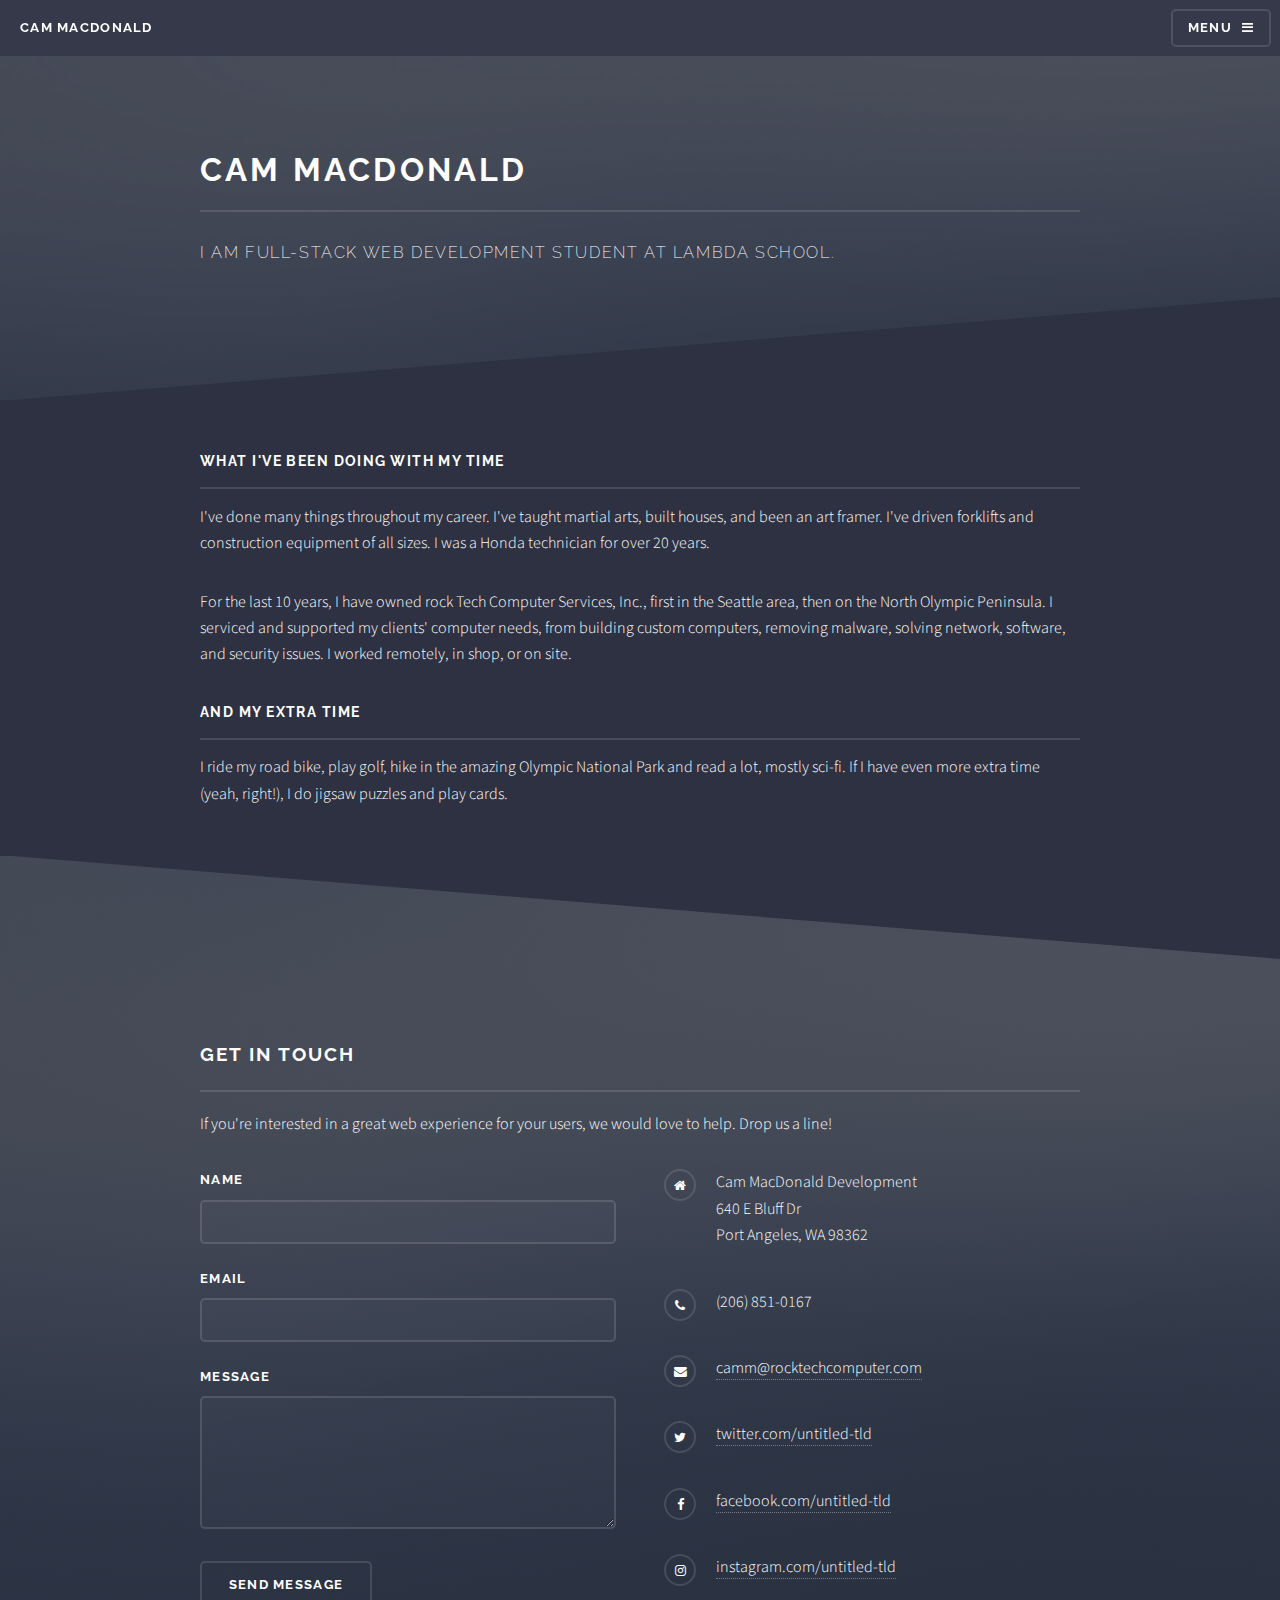
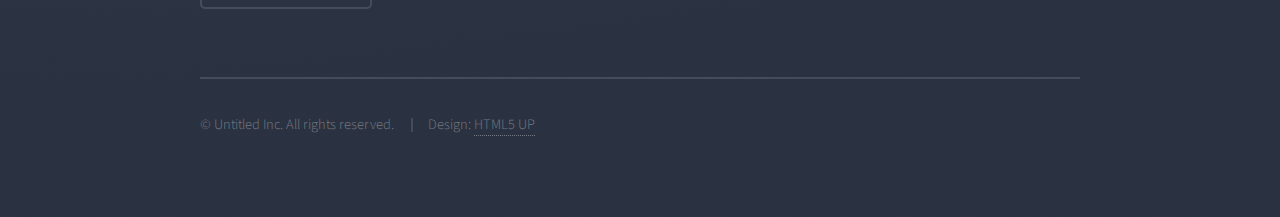
==== about.html @ 09113807 "add about page" ====
<!DOCTYPE HTML>
<!--
	Solid State by HTML5 UP
	html5up.net | @ajlkn
	Free for personal and commercial use under the CCA 3.0 license (html5up.net/license)
-->
<html>

<head>
	<title>About Cam MacDonald</title>
	<meta charset="utf-8" />
	<meta name="viewport" content="width=device-width, initial-scale=1, user-scalable=no" />
	<link rel="stylesheet" href="assets/css/main.css" />
	<noscript>
		<link rel="stylesheet" href="assets/css/noscript.css" /></noscript>
</head>

<body class="is-preload">

	<!-- Page Wrapper -->
	<div id="page-wrapper">

		<!-- Header -->
		<header id="header">
			<h1><a href="index.html">Cam MacDonald</a></h1>
			<nav>
				<a href="#menu">Menu</a>
			</nav>
		</header>

		<!-- Menu -->
		<nav id="menu">
			<div class="inner">
				<h2>Menu</h2>
				<ul class="links">
					<li><a href="index.html">Home</a></li>
					<li><a href="about.html">About</a></li>
					<li><a href="elements.html">Elements</a></li>
					<li><a href="#">Log In</a></li>
					<li><a href="#">Sign Up</a></li>
				</ul>
				<a href="#" class="close">Close</a>
			</div>
		</nav>

		<!-- Wrapper -->
		<section id="wrapper">
			<header>
				<div class="inner">
					<h2>Cam MacDonald</h2>
					<p>I am full-stack web development student at Lambda School.</p>
				</div>
			</header>

			<!-- Content -->
			<div class="wrapper">
				<div class="inner">

					<h3 class="major">What I've been doing with my time</h3>
					<p>I've done many things throughout my career. I've taught martial arts, built houses, and been an art framer.
						I've driven forklifts and construction equipment of all sizes. I was a Honda technician for over 20 years.
					</p>

					<p>For the last 10 years, I have owned rock Tech Computer Services, Inc., first in the Seattle area, then on
						the North Olympic Peninsula. I serviced and supported my clients' computer needs, from building custom
						computers, removing malware, solving network, software, and security issues. I worked remotely, in shop, or
						on site.</p>

					<h3 class="major">and my extra time</h3>
					<p>I ride my road bike, play golf, hike in the amazing Olympic National Park and read a lot, mostly sci-fi. If
						I have even more extra time (yeah, right!), I do jigsaw puzzles and play cards.</p>

					<!-- <section class="features">
						<article>
							<a href="#" class="image"><img src="images/pic04.jpg" alt="" /></a>
							<h3 class="major">Sed feugiat lorem</h3>
							<p>Lorem ipsum dolor sit amet, consectetur adipiscing vehicula id nulla dignissim dapibus ultrices.</p>
							<a href="#" class="special">Learn more</a>
						</article>
						<article>
							<a href="#" class="image"><img src="images/pic05.jpg" alt="" /></a>
							<h3 class="major">Nisl placerat</h3>
							<p>Lorem ipsum dolor sit amet, consectetur adipiscing vehicula id nulla dignissim dapibus ultrices.</p>
							<a href="#" class="special">Learn more</a>
						</article>
					</section> -->

				</div>
			</div>

		</section>

		<!-- Footer -->
		<section id="footer">
			<div class="inner">
				<h2 class="major">Get in touch</h2>
				<p>If you're interested in a great web experience for your users, we would love to help. Drop us a line!</p>
				<form method="post" action="#">
					<div class="fields">
						<div class="field">
							<label for="name">Name</label>
							<input type="text" name="name" id="name" />
						</div>
						<div class="field">
							<label for="email">Email</label>
							<input type="email" name="email" id="email" />
						</div>
						<div class="field">
							<label for="message">Message</label>
							<textarea name="message" id="message" rows="4"></textarea>
						</div>
					</div>
					<ul class="actions">
						<li><input type="submit" value="Send Message" /></li>
					</ul>
				</form>
				<ul class="contact">
					<li class="fa-home">
						Cam MacDonald Development<br />
						640 E Bluff Dr<br />
						Port Angeles, WA 98362
					</li>
					<li class="fa-phone">(206) 851-0167</li>
					<li class="fa-envelope"><a href="#">camm@rocktechcomputer.com</a></li>
					<li class="fa-twitter"><a href="#">twitter.com/untitled-tld</a></li>
					<li class="fa-facebook"><a href="#">facebook.com/untitled-tld</a></li>
					<li class="fa-instagram"><a href="#">instagram.com/untitled-tld</a></li>
				</ul>
				<ul class="copyright">
					<li>&copy; Untitled Inc. All rights reserved.</li>
					<li>Design: <a href="http://html5up.net">HTML5 UP</a></li>
				</ul>
			</div>
		</section>

	</div>

	<!-- Scripts -->
	<script src="assets/js/jquery.min.js"></script>
	<script src="assets/js/jquery.scrollex.min.js"></script>
	<script src="assets/js/browser.min.js"></script>
	<script src="assets/js/breakpoints.min.js"></script>
	<script src="assets/js/util.js"></script>
	<script src="assets/js/main.js"></script>

</body>

</html>
---- assets/css/main.css ----
@import url(font-awesome.min.css);
@import url("https://fonts.googleapis.com/css?family=Raleway:200,700|Source+Sans+Pro:300,600,300italic,600italic");

/*
	Solid State by HTML5 UP
	html5up.net | @ajlkn
	Free for personal and commercial use under the CCA 3.0 license (html5up.net/license)
*/

html, body, div, span, applet, object,
iframe, h1, h2, h3, h4, h5, h6, p, blockquote,
pre, a, abbr, acronym, address, big, cite,
code, del, dfn, em, img, ins, kbd, q, s, samp,
small, strike, strong, sub, sup, tt, var, b,
u, i, center, dl, dt, dd, ol, ul, li, fieldset,
form, label, legend, table, caption, tbody,
tfoot, thead, tr, th, td, article, aside,
canvas, details, embed, figure, figcaption,
footer, header, hgroup, menu, nav, output, ruby,
section, summary, time, mark, audio, video {
	margin: 0;
	padding: 0;
	border: 0;
	font-size: 100%;
	font: inherit;
	vertical-align: baseline;}

article, aside, details, figcaption, figure,
footer, header, hgroup, menu, nav, section {
	display: block;}

body {
	line-height: 1;
}

ol, ul {
	list-style: none;
}

blockquote, q {
	quotes: none;
}

	blockquote:before, blockquote:after, q:before, q:after {
		content: '';
		content: none;
	}

table {
	border-collapse: collapse;
	border-spacing: 0;
}

body {
	-webkit-text-size-adjust: none;
}

mark {
	background-color: transparent;
	color: inherit;
}

input::-moz-focus-inner {
	border: 0;
	padding: 0;
}

input, select, textarea {
	-moz-appearance: none;
	-webkit-appearance: none;
	-ms-appearance: none;
	appearance: none;
}

/* Basic */

	@-ms-viewport {
		width: device-width;
	}

	body {
		-ms-overflow-style: scrollbar;
	}

	@media screen and (max-width: 480px) {

		html, body {
			min-width: 320px;
		}

	}

	html {
		box-sizing: border-box;
	}

	*, *:before, *:after {
		box-sizing: inherit;
	}

	body {
		background-color: #2e3141;
		background-image: linear-gradient(to top, rgba(46, 49, 65, 0.8), rgba(46, 49, 65, 0.8)), url("../../images/bg.jpg");
		background-size: auto, cover;
		background-attachment: fixed, fixed;
		background-position: center, center;
	}

		body.is-preload *, body.is-preload *:before, body.is-preload *:after {
			-moz-animation: none !important;
			-webkit-animation: none !important;
			-ms-animation: none !important;
			animation: none !important;
			-moz-transition: none !important;
			-webkit-transition: none !important;
			-ms-transition: none !important;
			transition: none !important;
		}

/* Type */

	body, input, select, textarea {
		color: #ffffff;
		font-family: "Source Sans Pro", Helvetica, sans-serif;
		font-size: 16.5pt;
		font-weight: 300;
		line-height: 1.65;
	}

		@media screen and (max-width: 1680px) {

			body, input, select, textarea {
				font-size: 13pt;
			}

		}

		@media screen and (max-width: 1280px) {

			body, input, select, textarea {
				font-size: 12pt;
			}

		}

		@media screen and (max-width: 980px) {

			body, input, select, textarea {
				font-size: 12pt;
			}

		}

		@media screen and (max-width: 736px) {

			body, input, select, textarea {
				font-size: 12pt;
			}

		}

		@media screen and (max-width: 480px) {

			body, input, select, textarea {
				font-size: 12pt;
			}

		}

	a {
		-moz-transition: color 0.2s ease-in-out, border-bottom-color 0.2s ease-in-out;
		-webkit-transition: color 0.2s ease-in-out, border-bottom-color 0.2s ease-in-out;
		-ms-transition: color 0.2s ease-in-out, border-bottom-color 0.2s ease-in-out;
		transition: color 0.2s ease-in-out, border-bottom-color 0.2s ease-in-out;
		border-bottom: dotted 1px rgba(255, 255, 255, 0.35);
		color: #ffffff;
		text-decoration: none;
	}

		a:hover {
			border-bottom-color: transparent;
			color: #ffffff !important;
		}

		a.special:not(.button) {
			text-decoration: none;
			border-bottom: 0;
			display: block;
			font-family: Raleway, Helvetica, sans-serif;
			font-size: 0.8em;
			font-weight: 700;
			letter-spacing: 0.1em;
			margin: 0 0 2em 0;
			text-transform: uppercase;
		}

			a.special:not(.button):before {
				-moz-osx-font-smoothing: grayscale;
				-webkit-font-smoothing: antialiased;
				font-family: FontAwesome;
				font-style: normal;
				font-weight: normal;
				text-transform: none !important;
			}

			a.special:not(.button):before {
				-moz-transition: background-color 0.2s ease-in-out;
				-webkit-transition: background-color 0.2s ease-in-out;
				-ms-transition: background-color 0.2s ease-in-out;
				transition: background-color 0.2s ease-in-out;
				border-radius: 100%;
				border: solid 2px rgba(255, 255, 255, 0.125);
				content: '\f105';
				display: inline-block;
				font-size: 1.25em;
				height: 2em;
				line-height: 1.65em;
				margin-right: 0.85em;
				text-align: center;
				text-indent: 0.15em;
				vertical-align: middle;
				width: 2em;
			}

			a.special:not(.button):hover:before {
				background-color: rgba(255, 255, 255, 0.025);
			}

			a.special:not(.button):active:before {
				background-color: rgba(255, 255, 255, 0.075);
			}

	strong, b {
		color: #ffffff;
		font-weight: 600;
	}

	em, i {
		font-style: italic;
	}

	p {
		margin: 0 0 2em 0;
	}

	h1, h2, h3, h4, h5, h6 {
		color: #ffffff;
		font-family: Raleway, Helvetica, sans-serif;
		font-weight: 700;
		letter-spacing: 0.1em;
		margin: 0 0 1em 0;
		text-transform: uppercase;
	}

		h1 a, h2 a, h3 a, h4 a, h5 a, h6 a {
			color: inherit;
			text-decoration: none;
			border-bottom: 0;
		}

		h1 span, h2 span, h3 span, h4 span, h5 span, h6 span {
			font-weight: 200;
		}

		h1.major, h2.major, h3.major, h4.major, h5.major, h6.major {
			padding-bottom: 1em;
			border-bottom: solid 2px rgba(255, 255, 255, 0.125);
		}

	h2 {
		font-size: 1.2em;
	}

	h3 {
		font-size: 0.9em;
	}

	h4 {
		font-size: 0.7em;
	}

	h5 {
		font-size: 0.7em;
	}

	h6 {
		font-size: 0.7em;
	}

	@media screen and (max-width: 736px) {

		h2 {
			font-size: 1em;
		}

		h3 {
			font-size: 0.8em;
		}

	}

	sub {
		font-size: 0.8em;
		position: relative;
		top: 0.5em;
	}

	sup {
		font-size: 0.8em;
		position: relative;
		top: -0.5em;
	}

	blockquote {
		border-left: solid 4px rgba(255, 255, 255, 0.125);
		font-style: italic;
		margin: 0 0 2em 0;
		padding: 0.5em 0 0.5em 2em;
	}

	code {
		background: rgba(255, 255, 255, 0.025);
		border-radius: 5px;
		border: solid 2px rgba(255, 255, 255, 0.125);
		font-family: "Courier New", monospace;
		font-size: 0.9em;
		margin: 0 0.25em;
		padding: 0.25em 0.65em;
	}

	pre {
		-webkit-overflow-scrolling: touch;
		font-family: "Courier New", monospace;
		font-size: 0.9em;
		margin: 0 0 2em 0;
	}

		pre code {
			display: block;
			line-height: 1.75em;
			padding: 1em 1.5em;
			overflow-x: auto;
		}

	hr {
		border: 0;
		border-bottom: solid 2px rgba(255, 255, 255, 0.125);
		margin: 2.5em 0;
	}

		hr.major {
			margin: 4em 0;
		}

	.align-left {
		text-align: left;
	}

	.align-center {
		text-align: center;
	}

	.align-right {
		text-align: right;
	}

/* Row */

	.row {
		display: flex;
		flex-wrap: wrap;
		box-sizing: border-box;
		align-items: stretch;
	}

		.row > * {
			box-sizing: border-box;
		}

		.row.gtr-uniform > * > :last-child {
			margin-bottom: 0;
		}

		.row.aln-left {
			justify-content: flex-start;
		}

		.row.aln-center {
			justify-content: center;
		}

		.row.aln-right {
			justify-content: flex-end;
		}

		.row.aln-top {
			align-items: flex-start;
		}

		.row.aln-middle {
			align-items: center;
		}

		.row.aln-bottom {
			align-items: flex-end;
		}

		.row > .imp {
			order: -1;
		}

		.row > .col-1 {
			width: 8.3333333333%;
		}

		.row > .off-1 {
			margin-left: 8.3333333333%;
		}

		.row > .col-2 {
			width: 16.6666666667%;
		}

		.row > .off-2 {
			margin-left: 16.6666666667%;
		}

		.row > .col-3 {
			width: 25%;
		}

		.row > .off-3 {
			margin-left: 25%;
		}

		.row > .col-4 {
			width: 33.3333333333%;
		}

		.row > .off-4 {
			margin-left: 33.3333333333%;
		}

		.row > .col-5 {
			width: 41.6666666667%;
		}

		.row > .off-5 {
			margin-left: 41.6666666667%;
		}

		.row > .col-6 {
			width: 50%;
		}

		.row > .off-6 {
			margin-left: 50%;
		}

		.row > .col-7 {
			width: 58.3333333333%;
		}

		.row > .off-7 {
			margin-left: 58.3333333333%;
		}

		.row > .col-8 {
			width: 66.6666666667%;
		}

		.row > .off-8 {
			margin-left: 66.6666666667%;
		}

		.row > .col-9 {
			width: 75%;
		}

		.row > .off-9 {
			margin-left: 75%;
		}

		.row > .col-10 {
			width: 83.3333333333%;
		}

		.row > .off-10 {
			margin-left: 83.3333333333%;
		}

		.row > .col-11 {
			width: 91.6666666667%;
		}

		.row > .off-11 {
			margin-left: 91.6666666667%;
		}

		.row > .col-12 {
			width: 100%;
		}

		.row > .off-12 {
			margin-left: 100%;
		}

		.row.gtr-0 {
			margin-top: 0;
			margin-left: 0em;
		}

			.row.gtr-0 > * {
				padding: 0 0 0 0em;
			}

			.row.gtr-0.gtr-uniform {
				margin-top: 0em;
			}

				.row.gtr-0.gtr-uniform > * {
					padding-top: 0em;
				}

		.row.gtr-25 {
			margin-top: 0;
			margin-left: -0.4375em;
		}

			.row.gtr-25 > * {
				padding: 0 0 0 0.4375em;
			}

			.row.gtr-25.gtr-uniform {
				margin-top: -0.4375em;
			}

				.row.gtr-25.gtr-uniform > * {
					padding-top: 0.4375em;
				}

		.row.gtr-50 {
			margin-top: 0;
			margin-left: -0.875em;
		}

			.row.gtr-50 > * {
				padding: 0 0 0 0.875em;
			}

			.row.gtr-50.gtr-uniform {
				margin-top: -0.875em;
			}

				.row.gtr-50.gtr-uniform > * {
					padding-top: 0.875em;
				}

		.row {
			margin-top: 0;
			margin-left: -1.75em;
		}

			.row > * {
				padding: 0 0 0 1.75em;
			}

			.row.gtr-uniform {
				margin-top: -1.75em;
			}

				.row.gtr-uniform > * {
					padding-top: 1.75em;
				}

		.row.gtr-150 {
			margin-top: 0;
			margin-left: -2.625em;
		}

			.row.gtr-150 > * {
				padding: 0 0 0 2.625em;
			}

			.row.gtr-150.gtr-uniform {
				margin-top: -2.625em;
			}

				.row.gtr-150.gtr-uniform > * {
					padding-top: 2.625em;
				}

		.row.gtr-200 {
			margin-top: 0;
			margin-left: -3.5em;
		}

			.row.gtr-200 > * {
				padding: 0 0 0 3.5em;
			}

			.row.gtr-200.gtr-uniform {
				margin-top: -3.5em;
			}

				.row.gtr-200.gtr-uniform > * {
					padding-top: 3.5em;
				}

		@media screen and (max-width: 1680px) {

			.row {
				display: flex;
				flex-wrap: wrap;
				box-sizing: border-box;
				align-items: stretch;
			}

				.row > * {
					box-sizing: border-box;
				}

				.row.gtr-uniform > * > :last-child {
					margin-bottom: 0;
				}

				.row.aln-left {
					justify-content: flex-start;
				}

				.row.aln-center {
					justify-content: center;
				}

				.row.aln-right {
					justify-content: flex-end;
				}

				.row.aln-top {
					align-items: flex-start;
				}

				.row.aln-middle {
					align-items: center;
				}

				.row.aln-bottom {
					align-items: flex-end;
				}

				.row > .imp-xlarge {
					order: -1;
				}

				.row > .col-1-xlarge {
					width: 8.3333333333%;
				}

				.row > .off-1-xlarge {
					margin-left: 8.3333333333%;
				}

				.row > .col-2-xlarge {
					width: 16.6666666667%;
				}

				.row > .off-2-xlarge {
					margin-left: 16.6666666667%;
				}

				.row > .col-3-xlarge {
					width: 25%;
				}

				.row > .off-3-xlarge {
					margin-left: 25%;
				}

				.row > .col-4-xlarge {
					width: 33.3333333333%;
				}

				.row > .off-4-xlarge {
					margin-left: 33.3333333333%;
				}

				.row > .col-5-xlarge {
					width: 41.6666666667%;
				}

				.row > .off-5-xlarge {
					margin-left: 41.6666666667%;
				}

				.row > .col-6-xlarge {
					width: 50%;
				}

				.row > .off-6-xlarge {
					margin-left: 50%;
				}

				.row > .col-7-xlarge {
					width: 58.3333333333%;
				}

				.row > .off-7-xlarge {
					margin-left: 58.3333333333%;
				}

				.row > .col-8-xlarge {
					width: 66.6666666667%;
				}

				.row > .off-8-xlarge {
					margin-left: 66.6666666667%;
				}

				.row > .col-9-xlarge {
					width: 75%;
				}

				.row > .off-9-xlarge {
					margin-left: 75%;
				}

				.row > .col-10-xlarge {
					width: 83.3333333333%;
				}

				.row > .off-10-xlarge {
					margin-left: 83.3333333333%;
				}

				.row > .col-11-xlarge {
					width: 91.6666666667%;
				}

				.row > .off-11-xlarge {
					margin-left: 91.6666666667%;
				}

				.row > .col-12-xlarge {
					width: 100%;
				}

				.row > .off-12-xlarge {
					margin-left: 100%;
				}

				.row.gtr-0 {
					margin-top: 0;
					margin-left: 0em;
				}

					.row.gtr-0 > * {
						padding: 0 0 0 0em;
					}

					.row.gtr-0.gtr-uniform {
						margin-top: 0em;
					}

						.row.gtr-0.gtr-uniform > * {
							padding-top: 0em;
						}

				.row.gtr-25 {
					margin-top: 0;
					margin-left: -0.4375em;
				}

					.row.gtr-25 > * {
						padding: 0 0 0 0.4375em;
					}

					.row.gtr-25.gtr-uniform {
						margin-top: -0.4375em;
					}

						.row.gtr-25.gtr-uniform > * {
							padding-top: 0.4375em;
						}

				.row.gtr-50 {
					margin-top: 0;
					margin-left: -0.875em;
				}

					.row.gtr-50 > * {
						padding: 0 0 0 0.875em;
					}

					.row.gtr-50.gtr-uniform {
						margin-top: -0.875em;
					}

						.row.gtr-50.gtr-uniform > * {
							padding-top: 0.875em;
						}

				.row {
					margin-top: 0;
					margin-left: -1.75em;
				}

					.row > * {
						padding: 0 0 0 1.75em;
					}

					.row.gtr-uniform {
						margin-top: -1.75em;
					}

						.row.gtr-uniform > * {
							padding-top: 1.75em;
						}

				.row.gtr-150 {
					margin-top: 0;
					margin-left: -2.625em;
				}

					.row.gtr-150 > * {
						padding: 0 0 0 2.625em;
					}

					.row.gtr-150.gtr-uniform {
						margin-top: -2.625em;
					}

						.row.gtr-150.gtr-uniform > * {
							padding-top: 2.625em;
						}

				.row.gtr-200 {
					margin-top: 0;
					margin-left: -3.5em;
				}

					.row.gtr-200 > * {
						padding: 0 0 0 3.5em;
					}

					.row.gtr-200.gtr-uniform {
						margin-top: -3.5em;
					}

						.row.gtr-200.gtr-uniform > * {
							padding-top: 3.5em;
						}

		}

		@media screen and (max-width: 1280px) {

			.row {
				display: flex;
				flex-wrap: wrap;
				box-sizing: border-box;
				align-items: stretch;
			}

				.row > * {
					box-sizing: border-box;
				}

				.row.gtr-uniform > * > :last-child {
					margin-bottom: 0;
				}

				.row.aln-left {
					justify-content: flex-start;
				}

				.row.aln-center {
					justify-content: center;
				}

				.row.aln-right {
					justify-content: flex-end;
				}

				.row.aln-top {
					align-items: flex-start;
				}

				.row.aln-middle {
					align-items: center;
				}

				.row.aln-bottom {
					align-items: flex-end;
				}

				.row > .imp-large {
					order: -1;
				}

				.row > .col-1-large {
					width: 8.3333333333%;
				}

				.row > .off-1-large {
					margin-left: 8.3333333333%;
				}

				.row > .col-2-large {
					width: 16.6666666667%;
				}

				.row > .off-2-large {
					margin-left: 16.6666666667%;
				}

				.row > .col-3-large {
					width: 25%;
				}

				.row > .off-3-large {
					margin-left: 25%;
				}

				.row > .col-4-large {
					width: 33.3333333333%;
				}

				.row > .off-4-large {
					margin-left: 33.3333333333%;
				}

				.row > .col-5-large {
					width: 41.6666666667%;
				}

				.row > .off-5-large {
					margin-left: 41.6666666667%;
				}

				.row > .col-6-large {
					width: 50%;
				}

				.row > .off-6-large {
					margin-left: 50%;
				}

				.row > .col-7-large {
					width: 58.3333333333%;
				}

				.row > .off-7-large {
					margin-left: 58.3333333333%;
				}

				.row > .col-8-large {
					width: 66.6666666667%;
				}

				.row > .off-8-large {
					margin-left: 66.6666666667%;
				}

				.row > .col-9-large {
					width: 75%;
				}

				.row > .off-9-large {
					margin-left: 75%;
				}

				.row > .col-10-large {
					width: 83.3333333333%;
				}

				.row > .off-10-large {
					margin-left: 83.3333333333%;
				}

				.row > .col-11-large {
					width: 91.6666666667%;
				}

				.row > .off-11-large {
					margin-left: 91.6666666667%;
				}

				.row > .col-12-large {
					width: 100%;
				}

				.row > .off-12-large {
					margin-left: 100%;
				}

				.row.gtr-0 {
					margin-top: 0;
					margin-left: 0em;
				}

					.row.gtr-0 > * {
						padding: 0 0 0 0em;
					}

					.row.gtr-0.gtr-uniform {
						margin-top: 0em;
					}

						.row.gtr-0.gtr-uniform > * {
							padding-top: 0em;
						}

				.row.gtr-25 {
					margin-top: 0;
					margin-left: -0.4375em;
				}

					.row.gtr-25 > * {
						padding: 0 0 0 0.4375em;
					}

					.row.gtr-25.gtr-uniform {
						margin-top: -0.4375em;
					}

						.row.gtr-25.gtr-uniform > * {
							padding-top: 0.4375em;
						}

				.row.gtr-50 {
					margin-top: 0;
					margin-left: -0.875em;
				}

					.row.gtr-50 > * {
						padding: 0 0 0 0.875em;
					}

					.row.gtr-50.gtr-uniform {
						margin-top: -0.875em;
					}

						.row.gtr-50.gtr-uniform > * {
							padding-top: 0.875em;
						}

				.row {
					margin-top: 0;
					margin-left: -1.75em;
				}

					.row > * {
						padding: 0 0 0 1.75em;
					}

					.row.gtr-uniform {
						margin-top: -1.75em;
					}

						.row.gtr-uniform > * {
							padding-top: 1.75em;
						}

				.row.gtr-150 {
					margin-top: 0;
					margin-left: -2.625em;
				}

					.row.gtr-150 > * {
						padding: 0 0 0 2.625em;
					}

					.row.gtr-150.gtr-uniform {
						margin-top: -2.625em;
					}

						.row.gtr-150.gtr-uniform > * {
							padding-top: 2.625em;
						}

				.row.gtr-200 {
					margin-top: 0;
					margin-left: -3.5em;
				}

					.row.gtr-200 > * {
						padding: 0 0 0 3.5em;
					}

					.row.gtr-200.gtr-uniform {
						margin-top: -3.5em;
					}

						.row.gtr-200.gtr-uniform > * {
							padding-top: 3.5em;
						}

		}

		@media screen and (max-width: 980px) {

			.row {
				display: flex;
				flex-wrap: wrap;
				box-sizing: border-box;
				align-items: stretch;
			}

				.row > * {
					box-sizing: border-box;
				}

				.row.gtr-uniform > * > :last-child {
					margin-bottom: 0;
				}

				.row.aln-left {
					justify-content: flex-start;
				}

				.row.aln-center {
					justify-content: center;
				}

				.row.aln-right {
					justify-content: flex-end;
				}

				.row.aln-top {
					align-items: flex-start;
				}

				.row.aln-middle {
					align-items: center;
				}

				.row.aln-bottom {
					align-items: flex-end;
				}

				.row > .imp-medium {
					order: -1;
				}

				.row > .col-1-medium {
					width: 8.3333333333%;
				}

				.row > .off-1-medium {
					margin-left: 8.3333333333%;
				}

				.row > .col-2-medium {
					width: 16.6666666667%;
				}

				.row > .off-2-medium {
					margin-left: 16.6666666667%;
				}

				.row > .col-3-medium {
					width: 25%;
				}

				.row > .off-3-medium {
					margin-left: 25%;
				}

				.row > .col-4-medium {
					width: 33.3333333333%;
				}

				.row > .off-4-medium {
					margin-left: 33.3333333333%;
				}

				.row > .col-5-medium {
					width: 41.6666666667%;
				}

				.row > .off-5-medium {
					margin-left: 41.6666666667%;
				}

				.row > .col-6-medium {
					width: 50%;
				}

				.row > .off-6-medium {
					margin-left: 50%;
				}

				.row > .col-7-medium {
					width: 58.3333333333%;
				}

				.row > .off-7-medium {
					margin-left: 58.3333333333%;
				}

				.row > .col-8-medium {
					width: 66.6666666667%;
				}

				.row > .off-8-medium {
					margin-left: 66.6666666667%;
				}

				.row > .col-9-medium {
					width: 75%;
				}

				.row > .off-9-medium {
					margin-left: 75%;
				}

				.row > .col-10-medium {
					width: 83.3333333333%;
				}

				.row > .off-10-medium {
					margin-left: 83.3333333333%;
				}

				.row > .col-11-medium {
					width: 91.6666666667%;
				}

				.row > .off-11-medium {
					margin-left: 91.6666666667%;
				}

				.row > .col-12-medium {
					width: 100%;
				}

				.row > .off-12-medium {
					margin-left: 100%;
				}

				.row.gtr-0 {
					margin-top: 0;
					margin-left: 0em;
				}

					.row.gtr-0 > * {
						padding: 0 0 0 0em;
					}

					.row.gtr-0.gtr-uniform {
						margin-top: 0em;
					}

						.row.gtr-0.gtr-uniform > * {
							padding-top: 0em;
						}

				.row.gtr-25 {
					margin-top: 0;
					margin-left: -0.4375em;
				}

					.row.gtr-25 > * {
						padding: 0 0 0 0.4375em;
					}

					.row.gtr-25.gtr-uniform {
						margin-top: -0.4375em;
					}

						.row.gtr-25.gtr-uniform > * {
							padding-top: 0.4375em;
						}

				.row.gtr-50 {
					margin-top: 0;
					margin-left: -0.875em;
				}

					.row.gtr-50 > * {
						padding: 0 0 0 0.875em;
					}

					.row.gtr-50.gtr-uniform {
						margin-top: -0.875em;
					}

						.row.gtr-50.gtr-uniform > * {
							padding-top: 0.875em;
						}

				.row {
					margin-top: 0;
					margin-left: -1.75em;
				}

					.row > * {
						padding: 0 0 0 1.75em;
					}

					.row.gtr-uniform {
						margin-top: -1.75em;
					}

						.row.gtr-uniform > * {
							padding-top: 1.75em;
						}

				.row.gtr-150 {
					margin-top: 0;
					margin-left: -2.625em;
				}

					.row.gtr-150 > * {
						padding: 0 0 0 2.625em;
					}

					.row.gtr-150.gtr-uniform {
						margin-top: -2.625em;
					}

						.row.gtr-150.gtr-uniform > * {
							padding-top: 2.625em;
						}

				.row.gtr-200 {
					margin-top: 0;
					margin-left: -3.5em;
				}

					.row.gtr-200 > * {
						padding: 0 0 0 3.5em;
					}

					.row.gtr-200.gtr-uniform {
						margin-top: -3.5em;
					}

						.row.gtr-200.gtr-uniform > * {
							padding-top: 3.5em;
						}

		}

		@media screen and (max-width: 736px) {

			.row {
				display: flex;
				flex-wrap: wrap;
				box-sizing: border-box;
				align-items: stretch;
			}

				.row > * {
					box-sizing: border-box;
				}

				.row.gtr-uniform > * > :last-child {
					margin-bottom: 0;
				}

				.row.aln-left {
					justify-content: flex-start;
				}

				.row.aln-center {
					justify-content: center;
				}

				.row.aln-right {
					justify-content: flex-end;
				}

				.row.aln-top {
					align-items: flex-start;
				}

				.row.aln-middle {
					align-items: center;
				}

				.row.aln-bottom {
					align-items: flex-end;
				}

				.row > .imp-small {
					order: -1;
				}

				.row > .col-1-small {
					width: 8.3333333333%;
				}

				.row > .off-1-small {
					margin-left: 8.3333333333%;
				}

				.row > .col-2-small {
					width: 16.6666666667%;
				}

				.row > .off-2-small {
					margin-left: 16.6666666667%;
				}

				.row > .col-3-small {
					width: 25%;
				}

				.row > .off-3-small {
					margin-left: 25%;
				}

				.row > .col-4-small {
					width: 33.3333333333%;
				}

				.row > .off-4-small {
					margin-left: 33.3333333333%;
				}

				.row > .col-5-small {
					width: 41.6666666667%;
				}

				.row > .off-5-small {
					margin-left: 41.6666666667%;
				}

				.row > .col-6-small {
					width: 50%;
				}

				.row > .off-6-small {
					margin-left: 50%;
				}

				.row > .col-7-small {
					width: 58.3333333333%;
				}

				.row > .off-7-small {
					margin-left: 58.3333333333%;
				}

				.row > .col-8-small {
					width: 66.6666666667%;
				}

				.row > .off-8-small {
					margin-left: 66.6666666667%;
				}

				.row > .col-9-small {
					width: 75%;
				}

				.row > .off-9-small {
					margin-left: 75%;
				}

				.row > .col-10-small {
					width: 83.3333333333%;
				}

				.row > .off-10-small {
					margin-left: 83.3333333333%;
				}

				.row > .col-11-small {
					width: 91.6666666667%;
				}

				.row > .off-11-small {
					margin-left: 91.6666666667%;
				}

				.row > .col-12-small {
					width: 100%;
				}

				.row > .off-12-small {
					margin-left: 100%;
				}

				.row.gtr-0 {
					margin-top: 0;
					margin-left: 0em;
				}

					.row.gtr-0 > * {
						padding: 0 0 0 0em;
					}

					.row.gtr-0.gtr-uniform {
						margin-top: 0em;
					}

						.row.gtr-0.gtr-uniform > * {
							padding-top: 0em;
						}

				.row.gtr-25 {
					margin-top: 0;
					margin-left: -0.3125em;
				}

					.row.gtr-25 > * {
						padding: 0 0 0 0.3125em;
					}

					.row.gtr-25.gtr-uniform {
						margin-top: -0.3125em;
					}

						.row.gtr-25.gtr-uniform > * {
							padding-top: 0.3125em;
						}

				.row.gtr-50 {
					margin-top: 0;
					margin-left: -0.625em;
				}

					.row.gtr-50 > * {
						padding: 0 0 0 0.625em;
					}

					.row.gtr-50.gtr-uniform {
						margin-top: -0.625em;
					}

						.row.gtr-50.gtr-uniform > * {
							padding-top: 0.625em;
						}

				.row {
					margin-top: 0;
					margin-left: -1.25em;
				}

					.row > * {
						padding: 0 0 0 1.25em;
					}

					.row.gtr-uniform {
						margin-top: -1.25em;
					}

						.row.gtr-uniform > * {
							padding-top: 1.25em;
						}

				.row.gtr-150 {
					margin-top: 0;
					margin-left: -1.875em;
				}

					.row.gtr-150 > * {
						padding: 0 0 0 1.875em;
					}

					.row.gtr-150.gtr-uniform {
						margin-top: -1.875em;
					}

						.row.gtr-150.gtr-uniform > * {
							padding-top: 1.875em;
						}

				.row.gtr-200 {
					margin-top: 0;
					margin-left: -2.5em;
				}

					.row.gtr-200 > * {
						padding: 0 0 0 2.5em;
					}

					.row.gtr-200.gtr-uniform {
						margin-top: -2.5em;
					}

						.row.gtr-200.gtr-uniform > * {
							padding-top: 2.5em;
						}

		}

		@media screen and (max-width: 480px) {

			.row {
				display: flex;
				flex-wrap: wrap;
				box-sizing: border-box;
				align-items: stretch;
			}

				.row > * {
					box-sizing: border-box;
				}

				.row.gtr-uniform > * > :last-child {
					margin-bottom: 0;
				}

				.row.aln-left {
					justify-content: flex-start;
				}

				.row.aln-center {
					justify-content: center;
				}

				.row.aln-right {
					justify-content: flex-end;
				}

				.row.aln-top {
					align-items: flex-start;
				}

				.row.aln-middle {
					align-items: center;
				}

				.row.aln-bottom {
					align-items: flex-end;
				}

				.row > .imp-xsmall {
					order: -1;
				}

				.row > .col-1-xsmall {
					width: 8.3333333333%;
				}

				.row > .off-1-xsmall {
					margin-left: 8.3333333333%;
				}

				.row > .col-2-xsmall {
					width: 16.6666666667%;
				}

				.row > .off-2-xsmall {
					margin-left: 16.6666666667%;
				}

				.row > .col-3-xsmall {
					width: 25%;
				}

				.row > .off-3-xsmall {
					margin-left: 25%;
				}

				.row > .col-4-xsmall {
					width: 33.3333333333%;
				}

				.row > .off-4-xsmall {
					margin-left: 33.3333333333%;
				}

				.row > .col-5-xsmall {
					width: 41.6666666667%;
				}

				.row > .off-5-xsmall {
					margin-left: 41.6666666667%;
				}

				.row > .col-6-xsmall {
					width: 50%;
				}

				.row > .off-6-xsmall {
					margin-left: 50%;
				}

				.row > .col-7-xsmall {
					width: 58.3333333333%;
				}

				.row > .off-7-xsmall {
					margin-left: 58.3333333333%;
				}

				.row > .col-8-xsmall {
					width: 66.6666666667%;
				}

				.row > .off-8-xsmall {
					margin-left: 66.6666666667%;
				}

				.row > .col-9-xsmall {
					width: 75%;
				}

				.row > .off-9-xsmall {
					margin-left: 75%;
				}

				.row > .col-10-xsmall {
					width: 83.3333333333%;
				}

				.row > .off-10-xsmall {
					margin-left: 83.3333333333%;
				}

				.row > .col-11-xsmall {
					width: 91.6666666667%;
				}

				.row > .off-11-xsmall {
					margin-left: 91.6666666667%;
				}

				.row > .col-12-xsmall {
					width: 100%;
				}

				.row > .off-12-xsmall {
					margin-left: 100%;
				}

				.row.gtr-0 {
					margin-top: 0;
					margin-left: 0em;
				}

					.row.gtr-0 > * {
						padding: 0 0 0 0em;
					}

					.row.gtr-0.gtr-uniform {
						margin-top: 0em;
					}

						.row.gtr-0.gtr-uniform > * {
							padding-top: 0em;
						}

				.row.gtr-25 {
					margin-top: 0;
					margin-left: -0.3125em;
				}

					.row.gtr-25 > * {
						padding: 0 0 0 0.3125em;
					}

					.row.gtr-25.gtr-uniform {
						margin-top: -0.3125em;
					}

						.row.gtr-25.gtr-uniform > * {
							padding-top: 0.3125em;
						}

				.row.gtr-50 {
					margin-top: 0;
					margin-left: -0.625em;
				}

					.row.gtr-50 > * {
						padding: 0 0 0 0.625em;
					}

					.row.gtr-50.gtr-uniform {
						margin-top: -0.625em;
					}

						.row.gtr-50.gtr-uniform > * {
							padding-top: 0.625em;
						}

				.row {
					margin-top: 0;
					margin-left: -1.25em;
				}

					.row > * {
						padding: 0 0 0 1.25em;
					}

					.row.gtr-uniform {
						margin-top: -1.25em;
					}

						.row.gtr-uniform > * {
							padding-top: 1.25em;
						}

				.row.gtr-150 {
					margin-top: 0;
					margin-left: -1.875em;
				}

					.row.gtr-150 > * {
						padding: 0 0 0 1.875em;
					}

					.row.gtr-150.gtr-uniform {
						margin-top: -1.875em;
					}

						.row.gtr-150.gtr-uniform > * {
							padding-top: 1.875em;
						}

				.row.gtr-200 {
					margin-top: 0;
					margin-left: -2.5em;
				}

					.row.gtr-200 > * {
						padding: 0 0 0 2.5em;
					}

					.row.gtr-200.gtr-uniform {
						margin-top: -2.5em;
					}

						.row.gtr-200.gtr-uniform > * {
							padding-top: 2.5em;
						}

		}

		@media screen and (max-width: 360px) {

			.row {
				display: flex;
				flex-wrap: wrap;
				box-sizing: border-box;
				align-items: stretch;
			}

				.row > * {
					box-sizing: border-box;
				}

				.row.gtr-uniform > * > :last-child {
					margin-bottom: 0;
				}

				.row.aln-left {
					justify-content: flex-start;
				}

				.row.aln-center {
					justify-content: center;
				}

				.row.aln-right {
					justify-content: flex-end;
				}

				.row.aln-top {
					align-items: flex-start;
				}

				.row.aln-middle {
					align-items: center;
				}

				.row.aln-bottom {
					align-items: flex-end;
				}

				.row > .imp-xxsmall {
					order: -1;
				}

				.row > .col-1-xxsmall {
					width: 8.3333333333%;
				}

				.row > .off-1-xxsmall {
					margin-left: 8.3333333333%;
				}

				.row > .col-2-xxsmall {
					width: 16.6666666667%;
				}

				.row > .off-2-xxsmall {
					margin-left: 16.6666666667%;
				}

				.row > .col-3-xxsmall {
					width: 25%;
				}

				.row > .off-3-xxsmall {
					margin-left: 25%;
				}

				.row > .col-4-xxsmall {
					width: 33.3333333333%;
				}

				.row > .off-4-xxsmall {
					margin-left: 33.3333333333%;
				}

				.row > .col-5-xxsmall {
					width: 41.6666666667%;
				}

				.row > .off-5-xxsmall {
					margin-left: 41.6666666667%;
				}

				.row > .col-6-xxsmall {
					width: 50%;
				}

				.row > .off-6-xxsmall {
					margin-left: 50%;
				}

				.row > .col-7-xxsmall {
					width: 58.3333333333%;
				}

				.row > .off-7-xxsmall {
					margin-left: 58.3333333333%;
				}

				.row > .col-8-xxsmall {
					width: 66.6666666667%;
				}

				.row > .off-8-xxsmall {
					margin-left: 66.6666666667%;
				}

				.row > .col-9-xxsmall {
					width: 75%;
				}

				.row > .off-9-xxsmall {
					margin-left: 75%;
				}

				.row > .col-10-xxsmall {
					width: 83.3333333333%;
				}

				.row > .off-10-xxsmall {
					margin-left: 83.3333333333%;
				}

				.row > .col-11-xxsmall {
					width: 91.6666666667%;
				}

				.row > .off-11-xxsmall {
					margin-left: 91.6666666667%;
				}

				.row > .col-12-xxsmall {
					width: 100%;
				}

				.row > .off-12-xxsmall {
					margin-left: 100%;
				}

				.row.gtr-0 {
					margin-top: 0;
					margin-left: 0em;
				}

					.row.gtr-0 > * {
						padding: 0 0 0 0em;
					}

					.row.gtr-0.gtr-uniform {
						margin-top: 0em;
					}

						.row.gtr-0.gtr-uniform > * {
							padding-top: 0em;
						}

				.row.gtr-25 {
					margin-top: 0;
					margin-left: -0.3125em;
				}

					.row.gtr-25 > * {
						padding: 0 0 0 0.3125em;
					}

					.row.gtr-25.gtr-uniform {
						margin-top: -0.3125em;
					}

						.row.gtr-25.gtr-uniform > * {
							padding-top: 0.3125em;
						}

				.row.gtr-50 {
					margin-top: 0;
					margin-left: -0.625em;
				}

					.row.gtr-50 > * {
						padding: 0 0 0 0.625em;
					}

					.row.gtr-50.gtr-uniform {
						margin-top: -0.625em;
					}

						.row.gtr-50.gtr-uniform > * {
							padding-top: 0.625em;
						}

				.row {
					margin-top: 0;
					margin-left: -1.25em;
				}

					.row > * {
						padding: 0 0 0 1.25em;
					}

					.row.gtr-uniform {
						margin-top: -1.25em;
					}

						.row.gtr-uniform > * {
							padding-top: 1.25em;
						}

				.row.gtr-150 {
					margin-top: 0;
					margin-left: -1.875em;
				}

					.row.gtr-150 > * {
						padding: 0 0 0 1.875em;
					}

					.row.gtr-150.gtr-uniform {
						margin-top: -1.875em;
					}

						.row.gtr-150.gtr-uniform > * {
							padding-top: 1.875em;
						}

				.row.gtr-200 {
					margin-top: 0;
					margin-left: -2.5em;
				}

					.row.gtr-200 > * {
						padding: 0 0 0 2.5em;
					}

					.row.gtr-200.gtr-uniform {
						margin-top: -2.5em;
					}

						.row.gtr-200.gtr-uniform > * {
							padding-top: 2.5em;
						}

		}

/* Section/Article */

	section.special, article.special {
		text-align: center;
	}

/* Form */

	form {
		margin: 0 0 2em 0;
	}

		form > :last-child {
			margin-bottom: 0;
		}

		form > .fields {
			display: -moz-flex;
			display: -webkit-flex;
			display: -ms-flex;
			display: flex;
			-moz-flex-wrap: wrap;
			-webkit-flex-wrap: wrap;
			-ms-flex-wrap: wrap;
			flex-wrap: wrap;
			width: calc(100% + 3em);
			margin: -1.5em 0 2em -1.5em;
		}

			form > .fields > .field {
				-moz-flex-grow: 0;
				-webkit-flex-grow: 0;
				-ms-flex-grow: 0;
				flex-grow: 0;
				-moz-flex-shrink: 0;
				-webkit-flex-shrink: 0;
				-ms-flex-shrink: 0;
				flex-shrink: 0;
				padding: 1.5em 0 0 1.5em;
				width: calc(100% - 1.5em);
			}

				form > .fields > .field.half {
					width: calc(50% - 0.75em);
				}

				form > .fields > .field.third {
					width: calc(100%/3 - 0.5em);
				}

				form > .fields > .field.quarter {
					width: calc(25% - 0.375em);
				}

		@media screen and (max-width: 480px) {

			form > .fields {
				width: calc(100% + 3em);
				margin: -1.5em 0 2em -1.5em;
			}

				form > .fields > .field {
					padding: 1.5em 0 0 1.5em;
					width: calc(100% - 1.5em);
				}

					form > .fields > .field.half {
						width: calc(100% - 1.5em);
					}

					form > .fields > .field.third {
						width: calc(100% - 1.5em);
					}

					form > .fields > .field.quarter {
						width: calc(100% - 1.5em);
					}

		}

	label {
		color: #ffffff;
		display: block;
		font-family: Raleway, Helvetica, sans-serif;
		font-size: 0.8em;
		font-weight: 700;
		letter-spacing: 0.1em;
		margin: 0 0 0.7em 0;
		text-transform: uppercase;
	}

	input[type="text"],
	input[type="password"],
	input[type="email"],
	input[type="tel"],
	select,
	textarea {
		-moz-appearance: none;
		-webkit-appearance: none;
		-ms-appearance: none;
		appearance: none;
		background: rgba(255, 255, 255, 0.025);
		border-radius: 5px;
		border: none;
		border: solid 2px rgba(255, 255, 255, 0.125);
		color: inherit;
		display: block;
		outline: 0;
		padding: 0 1em;
		text-decoration: none;
		width: 100%;
	}

		input[type="text"]:invalid,
		input[type="password"]:invalid,
		input[type="email"]:invalid,
		input[type="tel"]:invalid,
		select:invalid,
		textarea:invalid {
			box-shadow: none;
		}

		input[type="text"]:focus,
		input[type="password"]:focus,
		input[type="email"]:focus,
		input[type="tel"]:focus,
		select:focus,
		textarea:focus {
			border-color: #5b6ba6;
		}

	select {
		background-image: url("data:image/svg+xml;charset=utf8,%3Csvg xmlns='http://www.w3.org/2000/svg' width='40' height='40' preserveAspectRatio='none' viewBox='0 0 40 40'%3E%3Cpath d='M9.4,12.3l10.4,10.4l10.4-10.4c0.2-0.2,0.5-0.4,0.9-0.4c0.3,0,0.6,0.1,0.9,0.4l3.3,3.3c0.2,0.2,0.4,0.5,0.4,0.9 c0,0.4-0.1,0.6-0.4,0.9L20.7,31.9c-0.2,0.2-0.5,0.4-0.9,0.4c-0.3,0-0.6-0.1-0.9-0.4L4.3,17.3c-0.2-0.2-0.4-0.5-0.4-0.9 c0-0.4,0.1-0.6,0.4-0.9l3.3-3.3c0.2-0.2,0.5-0.4,0.9-0.4S9.1,12.1,9.4,12.3z' fill='rgba(255, 255, 255, 0.125)' /%3E%3C/svg%3E");
		background-size: 1.25rem;
		background-repeat: no-repeat;
		background-position: calc(100% - 1rem) center;
		height: 2.75em;
		padding-right: 2.75em;
		text-overflow: ellipsis;
	}

		select option {
			color: #ffffff;
			background: #2e3141;
		}

		select:focus::-ms-value {
			background-color: transparent;
		}

		select::-ms-expand {
			display: none;
		}

	input[type="text"],
	input[type="password"],
	input[type="email"],
	select {
		height: 2.75em;
	}

	textarea {
		padding: 0.75em 1em;
	}

	input[type="checkbox"],
	input[type="radio"] {
		-moz-appearance: none;
		-webkit-appearance: none;
		-ms-appearance: none;
		appearance: none;
		display: block;
		float: left;
		margin-right: -2em;
		opacity: 0;
		width: 1em;
		z-index: -1;
	}

		input[type="checkbox"] + label,
		input[type="radio"] + label {
			text-decoration: none;
			color: #ffffff;
			cursor: pointer;
			display: inline-block;
			font-size: 1em;
			font-family: "Source Sans Pro", Helvetica, sans-serif;
			text-transform: none;
			letter-spacing: 0;
			font-weight: 300;
			padding-left: 2.4em;
			padding-right: 0.75em;
			position: relative;
		}

			input[type="checkbox"] + label:before,
			input[type="radio"] + label:before {
				-moz-osx-font-smoothing: grayscale;
				-webkit-font-smoothing: antialiased;
				font-family: FontAwesome;
				font-style: normal;
				font-weight: normal;
				text-transform: none !important;
			}

			input[type="checkbox"] + label:before,
			input[type="radio"] + label:before {
				background: rgba(255, 255, 255, 0.025);
				border-radius: 5px;
				border: solid 2px rgba(255, 255, 255, 0.125);
				content: '';
				display: inline-block;
				height: 1.65em;
				left: 0;
				line-height: 1.58125em;
				position: absolute;
				text-align: center;
				top: 0;
				width: 1.65em;
			}

		input[type="checkbox"]:checked + label:before,
		input[type="radio"]:checked + label:before {
			background: #ffffff;
			border-color: #ffffff;
			content: '\f00c';
			color: #2e3141;
		}

		input[type="checkbox"]:focus + label:before,
		input[type="radio"]:focus + label:before {
			border-color: #4c5c96;
		}

	input[type="checkbox"] + label:before {
		border-radius: 5px;
	}

	input[type="radio"] + label:before {
		border-radius: 100%;
	}

	::-webkit-input-placeholder {
		color: rgba(255, 255, 255, 0.35) !important;
		opacity: 1.0;
	}

	:-moz-placeholder {
		color: rgba(255, 255, 255, 0.35) !important;
		opacity: 1.0;
	}

	::-moz-placeholder {
		color: rgba(255, 255, 255, 0.35) !important;
		opacity: 1.0;
	}

	:-ms-input-placeholder {
		color: rgba(255, 255, 255, 0.35) !important;
		opacity: 1.0;
	}

/* Box */

	.box {
		border-radius: 5px;
		border: solid 2px rgba(255, 255, 255, 0.125);
		margin-bottom: 2em;
		padding: 1.5em;
	}

		.box > :last-child,
		.box > :last-child > :last-child,
		.box > :last-child > :last-child > :last-child {
			margin-bottom: 0;
		}

		.box.alt {
			border: 0;
			border-radius: 0;
			padding: 0;
		}

/* Icon */

	.icon {
		text-decoration: none;
		border-bottom: none;
		position: relative;
	}

		.icon:before {
			-moz-osx-font-smoothing: grayscale;
			-webkit-font-smoothing: antialiased;
			font-family: FontAwesome;
			font-style: normal;
			font-weight: normal;
			text-transform: none !important;
		}

		.icon > .label {
			display: none;
		}

/* Image */

	.image {
		border-radius: 5px;
		border: 0;
		display: inline-block;
		position: relative;
	}

		.image img {
			border-radius: 5px;
			display: block;
		}

		.image.left, .image.right {
			max-width: 40%;
		}

			.image.left img, .image.right img {
				width: 100%;
			}

		.image.left {
			float: left;
			padding: 0 1.5em 1em 0;
			top: 0.25em;
		}

		.image.right {
			float: right;
			padding: 0 0 1em 1.5em;
			top: 0.25em;
		}

		.image.fit {
			display: block;
			margin: 0 0 2em 0;
			width: 100%;
		}

			.image.fit img {
				width: 100%;
			}

		.image.main {
			display: block;
			margin: 0 0 3em 0;
			width: 100%;
		}

			.image.main img {
				width: 100%;
			}

/* List */

	ol {
		list-style: decimal;
		margin: 0 0 2em 0;
		padding-left: 1.25em;
	}

		ol li {
			padding-left: 0.25em;
		}

	ul {
		list-style: disc;
		margin: 0 0 2em 0;
		padding-left: 1em;
	}

		ul li {
			padding-left: 0.5em;
		}

		ul.alt {
			list-style: none;
			padding-left: 0;
		}

			ul.alt li {
				border-top: solid 1px rgba(255, 255, 255, 0.125);
				padding: 0.5em 0;
			}

				ul.alt li:first-child {
					border-top: 0;
					padding-top: 0;
				}

	dl {
		margin: 0 0 2em 0;
	}

		dl dt {
			display: block;
			font-weight: 600;
			margin: 0 0 1em 0;
		}

		dl dd {
			margin-left: 2em;
		}

/* Actions */

	ul.actions {
		display: -moz-flex;
		display: -webkit-flex;
		display: -ms-flex;
		display: flex;
		cursor: default;
		list-style: none;
		margin-left: -1em;
		padding-left: 0;
	}

		ul.actions li {
			padding: 0 0 0 1em;
			vertical-align: middle;
		}

		ul.actions.special {
			-moz-justify-content: center;
			-webkit-justify-content: center;
			-ms-justify-content: center;
			justify-content: center;
			width: 100%;
			margin-left: 0;
		}

			ul.actions.special li:first-child {
				padding-left: 0;
			}

		ul.actions.stacked {
			-moz-flex-direction: column;
			-webkit-flex-direction: column;
			-ms-flex-direction: column;
			flex-direction: column;
			margin-left: 0;
		}

			ul.actions.stacked li {
				padding: 1.3em 0 0 0;
			}

				ul.actions.stacked li:first-child {
					padding-top: 0;
				}

		ul.actions.fit {
			width: calc(100% + 1em);
		}

			ul.actions.fit li {
				-moz-flex-grow: 1;
				-webkit-flex-grow: 1;
				-ms-flex-grow: 1;
				flex-grow: 1;
				-moz-flex-shrink: 1;
				-webkit-flex-shrink: 1;
				-ms-flex-shrink: 1;
				flex-shrink: 1;
				width: 100%;
			}

				ul.actions.fit li > * {
					width: 100%;
				}

			ul.actions.fit.stacked {
				width: 100%;
			}

		@media screen and (max-width: 480px) {

			ul.actions:not(.fixed) {
				-moz-flex-direction: column;
				-webkit-flex-direction: column;
				-ms-flex-direction: column;
				flex-direction: column;
				margin-left: 0;
				width: 100% !important;
			}

				ul.actions:not(.fixed) li {
					-moz-flex-grow: 1;
					-webkit-flex-grow: 1;
					-ms-flex-grow: 1;
					flex-grow: 1;
					-moz-flex-shrink: 1;
					-webkit-flex-shrink: 1;
					-ms-flex-shrink: 1;
					flex-shrink: 1;
					padding: 1em 0 0 0;
					text-align: center;
					width: 100%;
				}

					ul.actions:not(.fixed) li > * {
						width: 100%;
					}

					ul.actions:not(.fixed) li:first-child {
						padding-top: 0;
					}

					ul.actions:not(.fixed) li input[type="submit"],
					ul.actions:not(.fixed) li input[type="reset"],
					ul.actions:not(.fixed) li input[type="button"],
					ul.actions:not(.fixed) li button,
					ul.actions:not(.fixed) li .button {
						width: 100%;
					}

						ul.actions:not(.fixed) li input[type="submit"].icon:before,
						ul.actions:not(.fixed) li input[type="reset"].icon:before,
						ul.actions:not(.fixed) li input[type="button"].icon:before,
						ul.actions:not(.fixed) li button.icon:before,
						ul.actions:not(.fixed) li .button.icon:before {
							margin-left: -0.5rem;
						}

		}

/* Icons */

	ul.icons {
		cursor: default;
		list-style: none;
		padding-left: 0;
	}

		ul.icons li {
			display: inline-block;
			padding: 0 1em 0 0;
		}

			ul.icons li:last-child {
				padding-right: 0;
			}

			ul.icons li .icon:before {
				font-size: 1.25em;
			}

/* Contact */

	ul.contact {
		list-style: none;
		padding: 0;
	}

		ul.contact li {
			text-decoration: none;
			margin: 2.5em 0 0 0;
			padding: 0 0 0 3.25em;
			position: relative;
		}

			ul.contact li:before {
				-moz-osx-font-smoothing: grayscale;
				-webkit-font-smoothing: antialiased;
				font-family: FontAwesome;
				font-style: normal;
				font-weight: normal;
				text-transform: none !important;
			}

			ul.contact li:before {
				border-radius: 100%;
				border: solid 2px rgba(255, 255, 255, 0.125);
				display: inline-block;
				font-size: 0.8em;
				height: 2.5em;
				left: 0;
				line-height: 2.35em;
				position: absolute;
				text-align: center;
				top: 0;
				width: 2.5em;
			}

			ul.contact li:first-child {
				margin-top: 0;
			}

		@media screen and (max-width: 736px) {

			ul.contact li {
				margin: 1.5em 0 0 0;
			}

		}

/* Pagination */

	ul.pagination {
		cursor: default;
		list-style: none;
		padding-left: 0;
	}

		ul.pagination li {
			display: inline-block;
			padding-left: 0;
			vertical-align: middle;
		}

			ul.pagination li > .page {
				-moz-transition: background-color 0.2s ease-in-out, color 0.2s ease-in-out;
				-webkit-transition: background-color 0.2s ease-in-out, color 0.2s ease-in-out;
				-ms-transition: background-color 0.2s ease-in-out, color 0.2s ease-in-out;
				transition: background-color 0.2s ease-in-out, color 0.2s ease-in-out;
				border-bottom: 0;
				border-radius: 5px;
				display: inline-block;
				height: 1.5em;
				line-height: 1.5em;
				margin: 0 0.125em;
				min-width: 1.5em;
				padding: 0 0.5em;
				text-align: center;
			}

				ul.pagination li > .page:hover {
					background-color: rgba(255, 255, 255, 0.025);
				}

				ul.pagination li > .page.active {
					background-color: #4c5c96;
				}

			ul.pagination li:first-child {
				padding-right: 0.75em;
			}

			ul.pagination li:last-child {
				padding-left: 0.75em;
			}

		@media screen and (max-width: 480px) {

			ul.pagination li:nth-child(n+2):nth-last-child(n+2) {
				display: none;
			}

			ul.pagination li .button {
				width: 100%;
			}

			ul.pagination li:first-child {
				width: calc(50% - 2px);
				text-align: left;
				padding-right: 0.325em;
			}

			ul.pagination li:last-child {
				width: calc(50% - 2px);
				text-align: right;
				padding-left: 0.325em;
			}

		}

/* Table */

	.table-wrapper {
		-webkit-overflow-scrolling: touch;
		overflow-x: auto;
	}

	table {
		margin: 0 0 2em 0;
		width: 100%;
	}

		table tbody tr {
			border: solid 1px rgba(255, 255, 255, 0.125);
			border-left: 0;
			border-right: 0;
		}

			table tbody tr:nth-child(2n + 1) {
				background-color: rgba(255, 255, 255, 0.025);
			}

		table td {
			padding: 0.75em 0.75em;
		}

		table th {
			color: #ffffff;
			font-size: 0.9em;
			font-weight: 600;
			padding: 0 0.75em 0.75em 0.75em;
			text-align: left;
		}

		table thead {
			border-bottom: solid 2px rgba(255, 255, 255, 0.125);
		}

		table tfoot {
			border-top: solid 2px rgba(255, 255, 255, 0.125);
		}

		table.alt {
			border-collapse: separate;
		}

			table.alt tbody tr td {
				border: solid 1px rgba(255, 255, 255, 0.125);
				border-left-width: 0;
				border-top-width: 0;
			}

				table.alt tbody tr td:first-child {
					border-left-width: 1px;
				}

			table.alt tbody tr:first-child td {
				border-top-width: 1px;
			}

			table.alt thead {
				border-bottom: 0;
			}

			table.alt tfoot {
				border-top: 0;
			}

/* Button */

	input[type="submit"],
	input[type="reset"],
	input[type="button"],
	button,
	.button {
		-moz-appearance: none;
		-webkit-appearance: none;
		-ms-appearance: none;
		appearance: none;
		-moz-transition: background-color 0.2s ease-in-out;
		-webkit-transition: background-color 0.2s ease-in-out;
		-ms-transition: background-color 0.2s ease-in-out;
		transition: background-color 0.2s ease-in-out;
		background-color: transparent;
		border-radius: 5px;
		border: 0;
		box-shadow: inset 0 0 0 2px rgba(255, 255, 255, 0.125);
		color: #ffffff !important;
		cursor: pointer;
		display: inline-block;
		font-family: Raleway, Helvetica, sans-serif;
		font-size: 0.8em;
		font-weight: 700;
		height: 3.75em;
		letter-spacing: 0.1em;
		line-height: 3.75em;
		padding: 0 2.25em;
		text-align: center;
		text-decoration: none;
		text-transform: uppercase;
		white-space: nowrap;
	}

		input[type="submit"]:hover,
		input[type="reset"]:hover,
		input[type="button"]:hover,
		button:hover,
		.button:hover {
			background-color: rgba(255, 255, 255, 0.025);
		}

		input[type="submit"]:active,
		input[type="reset"]:active,
		input[type="button"]:active,
		button:active,
		.button:active {
			background-color: rgba(255, 255, 255, 0.075);
		}

		input[type="submit"].icon:before,
		input[type="reset"].icon:before,
		input[type="button"].icon:before,
		button.icon:before,
		.button.icon:before {
			margin-right: 0.5em;
			color: rgba(255, 255, 255, 0.35);
		}

		input[type="submit"].primary,
		input[type="reset"].primary,
		input[type="button"].primary,
		button.primary,
		.button.primary {
			background-color: #4c5c96;
			box-shadow: none;
		}

			input[type="submit"].primary:hover,
			input[type="reset"].primary:hover,
			input[type="button"].primary:hover,
			button.primary:hover,
			.button.primary:hover {
				background-color: #53639e;
			}

			input[type="submit"].primary:active,
			input[type="reset"].primary:active,
			input[type="button"].primary:active,
			button.primary:active,
			.button.primary:active {
				background-color: #45558d;
			}

			input[type="submit"].primary.icon:before,
			input[type="reset"].primary.icon:before,
			input[type="button"].primary.icon:before,
			button.primary.icon:before,
			.button.primary.icon:before {
				color: #7985b0;
			}

		input[type="submit"].fit,
		input[type="reset"].fit,
		input[type="button"].fit,
		button.fit,
		.button.fit {
			width: 100%;
		}

		input[type="submit"].small,
		input[type="reset"].small,
		input[type="button"].small,
		button.small,
		.button.small {
			font-size: 0.6em;
		}

		input[type="submit"].large,
		input[type="reset"].large,
		input[type="button"].large,
		button.large,
		.button.large {
			font-size: 1em;
		}

		input[type="submit"].disabled, input[type="submit"]:disabled,
		input[type="reset"].disabled,
		input[type="reset"]:disabled,
		input[type="button"].disabled,
		input[type="button"]:disabled,
		button.disabled,
		button:disabled,
		.button.disabled,
		.button:disabled {
			opacity: 0.25;
		}

		@media screen and (max-width: 480px) {

			input[type="submit"],
			input[type="reset"],
			input[type="button"],
			button,
			.button {
				padding: 0;
			}

		}

/* Features */

	.features {
		display: -moz-flex;
		display: -webkit-flex;
		display: -ms-flex;
		display: flex;
		-moz-flex-wrap: wrap;
		-webkit-flex-wrap: wrap;
		-ms-flex-wrap: wrap;
		flex-wrap: wrap;
		margin: 0 0 2em 0;
	}

		.features article {
			padding: 1.75em 1.75em 0.1em 1.75em ;
			background-color: #353849;
			border-radius: 5px;
			margin: 1.5em 3em 1.5em 0;
			width: calc(50% - 1.5em);
		}

			.features article:nth-child(2n) {
				margin-right: 0;
			}

			.features article .image {
				border-radius: 5px 5px 0 0;
				display: block;
				margin-bottom: 1.75em;
				margin-left: -1.75em;
				margin-top: -1.75em;
				position: relative;
				width: calc(100% + 3.5em);
			}

				.features article .image img {
					border-radius: 5px 5px 0 0;
					width: 100%;
				}

		@media screen and (max-width: 980px) {

			.features article {
				margin: 1em 2em 1em 0;
				width: calc(50% - 1em);
			}

		}

		@media screen and (max-width: 736px) {

			.features article {
				padding: 1.5em 1.5em 0.1em 1.5em ;
				margin: 0.875em 1.75em 0.875em 0;
				width: calc(50% - 0.875em - 1px);
			}

				.features article .image {
					margin-bottom: 1.5em;
					margin-left: -1.5em;
					margin-top: -1.5em;
					width: calc(100% + 3em);
				}

		}

		@media screen and (max-width: 480px) {

			.features {
				display: block;
			}

				.features article {
					width: 100%;
					margin: 0 0 2em 0 !important;
				}

		}

/* Header */

	#header {
		-moz-transition: background-color 0.2s ease-in-out;
		-webkit-transition: background-color 0.2s ease-in-out;
		-ms-transition: background-color 0.2s ease-in-out;
		transition: background-color 0.2s ease-in-out;
		background-color: rgba(53, 56, 73, 0.95);
		height: 3.5em;
		left: 0;
		line-height: 3.5em;
		padding: 0 1.25em;
		position: fixed;
		top: 0;
		width: 100%;
		z-index: 10000;
	}

		#header h1 {
			-moz-transition: opacity 0.2s ease-in-out, visibility 0.2s;
			-webkit-transition: opacity 0.2s ease-in-out, visibility 0.2s;
			-ms-transition: opacity 0.2s ease-in-out, visibility 0.2s;
			transition: opacity 0.2s ease-in-out, visibility 0.2s;
			border-bottom: 0;
			font-size: 0.8em;
			margin-bottom: 0;
			opacity: 1;
			visibility: visible;
		}

			#header h1 a {
				border: 0;
			}

		#header nav {
			font-family: Raleway, Helvetica, sans-serif;
			font-size: 0.8em;
			font-weight: 700;
			height: 3em;
			letter-spacing: 0.1em;
			line-height: 3em;
			position: absolute;
			right: 0.7em;
			text-transform: uppercase;
			top: 0.7em;
		}

			#header nav a {
				border: 0;
				display: inline-block;
				padding: 0 1em;
			}

				#header nav a:before {
					float: right;
					margin-left: 0.75em;
				}

				#header nav a[href="#menu"] {
					text-decoration: none;
					-moz-transition: background-color 0.2s ease-in-out;
					-webkit-transition: background-color 0.2s ease-in-out;
					-ms-transition: background-color 0.2s ease-in-out;
					transition: background-color 0.2s ease-in-out;
					border-radius: 5px;
					box-shadow: inset 0 0 0 2px rgba(255, 255, 255, 0.125);
					padding: 0 1.35em;
				}

					#header nav a[href="#menu"]:before {
						-moz-osx-font-smoothing: grayscale;
						-webkit-font-smoothing: antialiased;
						font-family: FontAwesome;
						font-style: normal;
						font-weight: normal;
						text-transform: none !important;
					}

					#header nav a[href="#menu"]:before {
						content: '\f0c9';
					}

					#header nav a[href="#menu"]:hover {
						background-color: rgba(255, 255, 255, 0.025);
					}

					#header nav a[href="#menu"]:active {
						background-color: rgba(255, 255, 255, 0.075);
					}

		#header.alt {
			background-color: transparent;
		}

			#header.alt h1 {
				opacity: 0;
				visibility: hidden;
			}

		@media screen and (max-width: 736px) {

			#header {
				height: 2.75em;
				line-height: 2.75em;
			}

				#header nav {
					top: 0;
					right: 0;
					height: inherit;
					line-height: inherit;
				}

					#header nav a {
						height: inherit;
						line-height: inherit;
					}

						#header nav a[href="#menu"] {
							box-shadow: none;
							padding: 0 1em;
							border-radius: 0;
						}

							#header nav a[href="#menu"]:hover, #header nav a[href="#menu"]:active {
								background-color: inherit;
							}

		}

		@media screen and (max-width: 480px) {

			#header nav a[href="#menu"] {
				width: 4em;
				white-space: nowrap;
				text-indent: 4em;
				position: relative;
			}

				#header nav a[href="#menu"]:before {
					width: inherit;
					position: absolute;
					top: 0;
					left: 0;
					text-indent: 0;
					text-align: right;
					margin-left: 0;
					padding-right: 1.25em;
				}

		}

/* Menu */

	#page-wrapper {
		-moz-transition: -moz-filter 0.25s ease;
		-webkit-transition: -webkit-filter 0.25s ease;
		-ms-transition: -ms-filter 0.25s ease;
		transition: filter 0.25s ease;
	}

	#menu {
		-moz-align-items: center;
		-webkit-align-items: center;
		-ms-align-items: center;
		align-items: center;
		display: -moz-flex;
		display: -webkit-flex;
		display: -ms-flex;
		display: flex;
		-moz-justify-content: center;
		-webkit-justify-content: center;
		-ms-justify-content: center;
		justify-content: center;
		pointer-events: none;
		-moz-transition: opacity 0.35s ease, visibility 0.35s;
		-webkit-transition: opacity 0.35s ease, visibility 0.35s;
		-ms-transition: opacity 0.35s ease, visibility 0.35s;
		transition: opacity 0.35s ease, visibility 0.35s;
		-moz-user-select: none;
		-webkit-user-select: none;
		-ms-user-select: none;
		user-select: none;
		-webkit-tap-highlight-color: rgba(0, 0, 0, 0);
		background: rgba(46, 49, 65, 0.8);
		cursor: default;
		height: 100%;
		left: 0;
		opacity: 0;
		position: fixed;
		text-align: center;
		top: 0;
		visibility: hidden;
		width: 100%;
	}

		#menu .inner {
			padding: 2.5em 1.5em 0.5em 1.5em ;
			-moz-transform: translateY(0.5em);
			-webkit-transform: translateY(0.5em);
			-ms-transform: translateY(0.5em);
			transform: translateY(0.5em);
			-moz-transition: opacity 0.35s ease, -moz-transform 0.35s ease;
			-webkit-transition: opacity 0.35s ease, -webkit-transform 0.35s ease;
			-ms-transition: opacity 0.35s ease, -ms-transform 0.35s ease;
			transition: opacity 0.35s ease, transform 0.35s ease;
			-webkit-overflow-scrolling: touch;
			background: #4c5c96;
			border-radius: 5px;
			display: block;
			max-width: 100%;
			opacity: 0;
			position: relative;
			width: 18em;
		}

		#menu h2 {
			border-bottom: solid 2px rgba(255, 255, 255, 0.125);
			padding-bottom: 1em;
		}

		#menu .close {
			background-image: url("images/close.svg");
			background-position: 75% 25%;
			background-repeat: no-repeat;
			background-size: 2em 2em;
			border: 0;
			content: '';
			display: block;
			height: 4em;
			overflow: hidden;
			position: absolute;
			right: 0;
			text-align: center;
			text-indent: 4em;
			top: 0;
			width: 4em;
		}

		#menu .links {
			list-style: none;
			margin-bottom: 1.5em;
			padding: 0;
		}

			#menu .links li {
				padding: 0;
			}

				#menu .links li a {
					border-radius: 5px;
					border: 0;
					display: block;
					font-family: Raleway, Helvetica, sans-serif;
					font-size: 0.8em;
					font-weight: 200;
					letter-spacing: 0.1em;
					line-height: 1.85em;
					padding: 0.75em 0;
					text-transform: uppercase;
				}

					#menu .links li a:hover {
						background: #45558d;
					}

		@media screen and (max-width: 736px) {

			#menu .inner {
				max-height: 100%;
				overflow-y: auto;
				overflow-x: hidden;
			}

				#menu .inner .close {
					background-size: 1.5em 1.5em;
				}

		}

	body.is-menu-visible #page-wrapper {
		-moz-filter: blur(1.5px);
		-webkit-filter: blur(1.5px);
		-ms-filter: blur(1.5px);
		filter: blur(1.5px);
	}

	body.is-menu-visible #menu {
		pointer-events: auto;
		opacity: 1;
		visibility: visible;
	}

		body.is-menu-visible #menu .inner {
			-moz-transform: translateY(0);
			-webkit-transform: translateY(0);
			-ms-transform: translateY(0);
			transform: translateY(0);
			opacity: 1;
		}

/* Banner */

	#banner {
		padding: 10em 0 4.75em 0 ;
	}

		#banner .inner {
			margin: 0 auto;
			width: 55em;
		}

		#banner .logo {
			-moz-transition: opacity 2s ease, -moz-transform 1s ease;
			-webkit-transition: opacity 2s ease, -webkit-transform 1s ease;
			-ms-transition: opacity 2s ease, -ms-transform 1s ease;
			transition: opacity 2s ease, transform 1s ease;
			-moz-transform: translateY(0);
			-webkit-transform: translateY(0);
			-ms-transform: translateY(0);
			transform: translateY(0);
			opacity: 1;
			margin: 0 0 1.3em 0;
		}

			#banner .logo i {
				border-radius: 100%;
				border: solid 2px rgba(255, 255, 255, 0.125);
				cursor: default;
				display: inline-block;
				font-size: 2em;
				height: 2.25em;
				line-height: 2.25em;
				text-align: center;
				width: 2.25em;
			}

		#banner h2 {
			-moz-transition: opacity 0.5s ease, -moz-transform 0.5s ease, -moz-filter 0.25s ease;
			-webkit-transition: opacity 0.5s ease, -webkit-transform 0.5s ease, -webkit-filter 0.25s ease;
			-ms-transition: opacity 0.5s ease, -ms-transform 0.5s ease, -ms-filter 0.25s ease;
			transition: opacity 0.5s ease, transform 0.5s ease, filter 0.25s ease;
			-moz-transform: translateX(0);
			-webkit-transform: translateX(0);
			-ms-transform: translateX(0);
			transform: translateX(0);
			-moz-transition-delay: 0.65s;
			-webkit-transition-delay: 0.65s;
			-ms-transition-delay: 0.65s;
			transition-delay: 0.65s;
			-moz-filter: blur(0);
			-webkit-filter: blur(0);
			-ms-filter: blur(0);
			filter: blur(0);
			opacity: 1;
			border-bottom: solid 2px rgba(255, 255, 255, 0.125);
			font-size: 2.25em;
			margin-bottom: 0.8em;
			padding-bottom: 0.4em;
		}

		#banner p {
			-moz-transition: opacity 0.5s ease, -moz-transform 0.5s ease, -moz-filter 0.25s ease;
			-webkit-transition: opacity 0.5s ease, -webkit-transform 0.5s ease, -webkit-filter 0.25s ease;
			-ms-transition: opacity 0.5s ease, -ms-transform 0.5s ease, -ms-filter 0.25s ease;
			transition: opacity 0.5s ease, transform 0.5s ease, filter 0.25s ease;
			-moz-transform: translateX(0);
			-webkit-transform: translateX(0);
			-ms-transform: translateX(0);
			transform: translateX(0);
			-moz-transition-delay: 0.8s;
			-webkit-transition-delay: 0.8s;
			-ms-transition-delay: 0.8s;
			transition-delay: 0.8s;
			-moz-filter: blur(0);
			-webkit-filter: blur(0);
			-ms-filter: blur(0);
			filter: blur(0);
			opacity: 1;
			font-family: Raleway, Helvetica, sans-serif;
			font-size: 1em;
			font-weight: 200;
			letter-spacing: 0.1em;
			line-height: 2;
			text-transform: uppercase;
		}

		@media screen and (max-width: 1280px) {

			#banner {
				padding: 7em 0 8.25em 0 ;
				background-color: #2e3141;
				background-image: linear-gradient(to top, rgba(46, 49, 65, 0.8), rgba(46, 49, 65, 0.8)), url("../../images/bg.jpg");
				background-size: auto, cover;
				background-position: center, center;
				margin-bottom: -6.5em;
			}

		}

		@media screen and (max-width: 980px) {

			#banner {
				padding: 12em 3em 12.375em 3em ;
				margin-bottom: -4.75em;
			}

				#banner .inner {
					width: 100%;
				}

		}

		@media screen and (max-width: 736px) {

			#banner {
				padding: 5em 2em 4.25em 2em ;
				margin-bottom: -2.5em;
			}

				#banner .logo {
					margin: 0 0 1em 0;
				}

					#banner .logo .icon {
						font-size: 1.5em;
					}

				#banner h2 {
					font-size: 1.5em;
				}

				#banner p {
					font-size: 0.8em;
				}

		}

		body.is-preload #banner .logo {
			-moz-transform: translateY(0.5em);
			-webkit-transform: translateY(0.5em);
			-ms-transform: translateY(0.5em);
			transform: translateY(0.5em);
			opacity: 0;
		}

		body.is-preload #banner h2 {
			opacity: 0;
			-moz-transform: translateX(0.25em);
			-webkit-transform: translateX(0.25em);
			-ms-transform: translateX(0.25em);
			transform: translateX(0.25em);
			-moz-filter: blur(2px);
			-webkit-filter: blur(2px);
			-ms-filter: blur(2px);
			filter: blur(2px);
		}

		body.is-preload #banner p {
			opacity: 0;
			-moz-transform: translateX(0.5em);
			-webkit-transform: translateX(0.5em);
			-ms-transform: translateX(0.5em);
			transform: translateX(0.5em);
			-moz-filter: blur(2px);
			-webkit-filter: blur(2px);
			-ms-filter: blur(2px);
			filter: blur(2px);
		}

/* Wrapper */

	#wrapper > header {
		padding: 11em 0 2.25em 0 ;
	}

		#wrapper > header .inner {
			margin: 0 auto;
			width: 55em;
		}

		#wrapper > header h2 {
			border-bottom: solid 2px rgba(255, 255, 255, 0.125);
			font-size: 2em;
			margin-bottom: 0.8em;
			padding-bottom: 0.4em;
		}

		#wrapper > header p {
			font-family: Raleway, Helvetica, sans-serif;
			font-size: 1em;
			font-weight: 200;
			letter-spacing: 0.1em;
			line-height: 2;
			text-transform: uppercase;
		}

	@media screen and (max-width: 1280px) {

		#wrapper > header {
			padding: 9em 0 6.25em 0 ;
			background-color: #2e3141;
			background-image: linear-gradient(to top, rgba(46, 49, 65, 0.8), rgba(46, 49, 65, 0.8)), url("../../images/bg.jpg");
			background-size: auto, cover;
			background-position: center, 0% 30%;
			margin-bottom: -6.5em;
		}

	}

	@media screen and (max-width: 980px) {

		#wrapper > header {
			padding: 11em 3em 7.375em 3em ;
			background-size: auto, cover;
			background-position: center, 0% 0%;
			margin-bottom: -4.75em;
		}

			#wrapper > header .inner {
				width: 100%;
			}

	}

	@media screen and (max-width: 736px) {

		#wrapper > header {
			padding: 6.5em 2em 3em 2em ;
			background-size: auto, 125%;
			margin-bottom: -2.5em;
		}

			#wrapper > header h2 {
				font-size: 1.25em;
			}

			#wrapper > header p {
				font-size: 0.8em;
			}

	}

	.wrapper {
		background-color: #2e3141;
		margin: 6.5em 0;
		position: relative;
	}

		.wrapper:before, .wrapper:after {
			background-image: url("data:image/svg+xml;charset=utf8,%3Csvg xmlns='http://www.w3.org/2000/svg' width='100' height='100' viewBox='0 0 100 100' preserveAspectRatio='none'%3E%3Cpolygon points='0,100 100,0 100,100' style='fill:%232e3141%3B' /%3E%3C/svg%3E");
		}

		.wrapper:before {
			box-shadow: inset 0 -1px 0 0 #2e3141, 0 1px 0 0 #2e3141;
		}

		.wrapper:after {
			box-shadow: inset 0 -1px 0 0 #2e3141, 0 1px 0 0 #2e3141;
		}

		.wrapper:before, .wrapper:after {
			background-repeat: no-repeat;
			background-size: 100% 100%;
			content: '';
			display: block;
			height: 6.5em;
			position: absolute;
			width: 100%;
		}

		.wrapper:before {
			left: 0;
			top: -6.5em;
		}

		.wrapper:after {
			-moz-transform: scaleY(-1);
			-webkit-transform: scaleY(-1);
			-ms-transform: scaleY(-1);
			transform: scaleY(-1);
			bottom: -6.5em;
			left: 0;
		}

		.wrapper.alt:before {
			-moz-transform: scaleX(-1);
			-webkit-transform: scaleX(-1);
			-ms-transform: scaleX(-1);
			transform: scaleX(-1);
		}

		.wrapper.alt:after {
			-moz-transform: scaleY(-1) scaleX(-1);
			-webkit-transform: scaleY(-1) scaleX(-1);
			-ms-transform: scaleY(-1) scaleX(-1);
			transform: scaleY(-1) scaleX(-1);
		}

		.wrapper .inner {
			padding: 3em 0 1em 0 ;
			margin: 0 auto;
			width: 55em;
		}

		.wrapper.style2 {
			background-color: #353849;
		}

			.wrapper.style2:before, .wrapper.style2:after {
				background-image: url("data:image/svg+xml;charset=utf8,%3Csvg xmlns='http://www.w3.org/2000/svg' width='100' height='100' viewBox='0 0 100 100' preserveAspectRatio='none'%3E%3Cpolygon points='0,100 100,0 100,100' style='fill:%23353849%3B' /%3E%3C/svg%3E");
			}

			.wrapper.style2:before {
				box-shadow: inset 0 -1px 0 0 #353849, 0 1px 0 0 #353849;
			}

			.wrapper.style2:after {
				box-shadow: inset 0 -1px 0 0 #353849, 0 1px 0 0 #353849;
			}

		.wrapper.style3 {
			background-color: #3d4051;
		}

			.wrapper.style3:before, .wrapper.style3:after {
				background-image: url("data:image/svg+xml;charset=utf8,%3Csvg xmlns='http://www.w3.org/2000/svg' width='100' height='100' viewBox='0 0 100 100' preserveAspectRatio='none'%3E%3Cpolygon points='0,100 100,0 100,100' style='fill:%233d4051%3B' /%3E%3C/svg%3E");
			}

			.wrapper.style3:before {
				box-shadow: inset 0 -1px 0 0 #3d4051, 0 1px 0 0 #3d4051;
			}

			.wrapper.style3:after {
				box-shadow: inset 0 -1px 0 0 #3d4051, 0 1px 0 0 #3d4051;
			}

		.wrapper.style4 {
			background-color: #454858;
		}

			.wrapper.style4:before, .wrapper.style4:after {
				background-image: url("data:image/svg+xml;charset=utf8,%3Csvg xmlns='http://www.w3.org/2000/svg' width='100' height='100' viewBox='0 0 100 100' preserveAspectRatio='none'%3E%3Cpolygon points='0,100 100,0 100,100' style='fill:%23454858%3B' /%3E%3C/svg%3E");
			}

			.wrapper.style4:before {
				box-shadow: inset 0 -1px 0 0 #454858, 0 1px 0 0 #454858;
			}

			.wrapper.style4:after {
				box-shadow: inset 0 -1px 0 0 #454858, 0 1px 0 0 #454858;
			}

		.wrapper.style5 {
			background-color: #4d5060;
		}

			.wrapper.style5:before, .wrapper.style5:after {
				background-image: url("data:image/svg+xml;charset=utf8,%3Csvg xmlns='http://www.w3.org/2000/svg' width='100' height='100' viewBox='0 0 100 100' preserveAspectRatio='none'%3E%3Cpolygon points='0,100 100,0 100,100' style='fill:%234d5060%3B' /%3E%3C/svg%3E");
			}

			.wrapper.style5:before {
				box-shadow: inset 0 -1px 0 0 #4d5060, 0 1px 0 0 #4d5060;
			}

			.wrapper.style5:after {
				box-shadow: inset 0 -1px 0 0 #4d5060, 0 1px 0 0 #4d5060;
			}

		.wrapper.style6 {
			background-color: #555867;
		}

			.wrapper.style6:before, .wrapper.style6:after {
				background-image: url("data:image/svg+xml;charset=utf8,%3Csvg xmlns='http://www.w3.org/2000/svg' width='100' height='100' viewBox='0 0 100 100' preserveAspectRatio='none'%3E%3Cpolygon points='0,100 100,0 100,100' style='fill:%23555867%3B' /%3E%3C/svg%3E");
			}

			.wrapper.style6:before {
				box-shadow: inset 0 -1px 0 0 #555867, 0 1px 0 0 #555867;
			}

			.wrapper.style6:after {
				box-shadow: inset 0 -1px 0 0 #555867, 0 1px 0 0 #555867;
			}

		.wrapper.spotlight {
			background-color: #4c5c96;
		}

			.wrapper.spotlight:before, .wrapper.spotlight:after {
				background-image: url("data:image/svg+xml;charset=utf8,%3Csvg xmlns='http://www.w3.org/2000/svg' width='100' height='100' viewBox='0 0 100 100' preserveAspectRatio='none'%3E%3Cpolygon points='0,100 100,0 100,100' style='fill:%234c5c96%3B' /%3E%3C/svg%3E");
			}

			.wrapper.spotlight:before {
				box-shadow: inset 0 -1px 0 0 #4c5c96, 0 1px 0 0 #4c5c96;
			}

			.wrapper.spotlight:after {
				box-shadow: inset 0 -1px 0 0 #4c5c96, 0 1px 0 0 #4c5c96;
			}

			.wrapper.spotlight .inner {
				display: -moz-flex;
				display: -webkit-flex;
				display: -ms-flex;
				display: flex;
				-moz-align-items: center;
				-webkit-align-items: center;
				-ms-align-items: center;
				align-items: center;
				-moz-flex-direction: row;
				-webkit-flex-direction: row;
				-ms-flex-direction: row;
				flex-direction: row;
			}

			.wrapper.spotlight .image {
				border-radius: 100%;
				margin: 0 3em 2em 0;
				width: 22em;
				overflow: hidden;
				-ms-flex: 1;
			}

				.wrapper.spotlight .image img {
					border-radius: 100%;
					width: 100%;
				}

			.wrapper.spotlight .content {
				width: 100%;
				-ms-flex: 2;
			}

			.wrapper.spotlight:nth-child(2n - 1) .inner {
				-moz-flex-direction: row-reverse;
				-webkit-flex-direction: row-reverse;
				-ms-flex-direction: row-reverse;
				flex-direction: row-reverse;
				text-align: right;
			}

			.wrapper.spotlight:nth-child(2n - 1) .image {
				margin: 0 0 2em 3em;
			}

			.wrapper.spotlight.style2 {
				background-color: #45558d;
			}

				.wrapper.spotlight.style2:before, .wrapper.spotlight.style2:after {
					background-image: url("data:image/svg+xml;charset=utf8,%3Csvg xmlns='http://www.w3.org/2000/svg' width='100' height='100' viewBox='0 0 100 100' preserveAspectRatio='none'%3E%3Cpolygon points='0,100 100,0 100,100' style='fill:%2345558d%3B' /%3E%3C/svg%3E");
				}

				.wrapper.spotlight.style2:before {
					box-shadow: inset 0 -1px 0 0 #45558d, 0 1px 0 0 #45558d;
				}

				.wrapper.spotlight.style2:after {
					box-shadow: inset 0 -1px 0 0 #45558d, 0 1px 0 0 #45558d;
				}

			.wrapper.spotlight.style3 {
				background-color: #3f4e85;
			}

				.wrapper.spotlight.style3:before, .wrapper.spotlight.style3:after {
					background-image: url("data:image/svg+xml;charset=utf8,%3Csvg xmlns='http://www.w3.org/2000/svg' width='100' height='100' viewBox='0 0 100 100' preserveAspectRatio='none'%3E%3Cpolygon points='0,100 100,0 100,100' style='fill:%233f4e85%3B' /%3E%3C/svg%3E");
				}

				.wrapper.spotlight.style3:before {
					box-shadow: inset 0 -1px 0 0 #3f4e85, 0 1px 0 0 #3f4e85;
				}

				.wrapper.spotlight.style3:after {
					box-shadow: inset 0 -1px 0 0 #3f4e85, 0 1px 0 0 #3f4e85;
				}

			.wrapper.spotlight.style4 {
				background-color: #39477c;
			}

				.wrapper.spotlight.style4:before, .wrapper.spotlight.style4:after {
					background-image: url("data:image/svg+xml;charset=utf8,%3Csvg xmlns='http://www.w3.org/2000/svg' width='100' height='100' viewBox='0 0 100 100' preserveAspectRatio='none'%3E%3Cpolygon points='0,100 100,0 100,100' style='fill:%2339477c%3B' /%3E%3C/svg%3E");
				}

				.wrapper.spotlight.style4:before {
					box-shadow: inset 0 -1px 0 0 #39477c, 0 1px 0 0 #39477c;
				}

				.wrapper.spotlight.style4:after {
					box-shadow: inset 0 -1px 0 0 #39477c, 0 1px 0 0 #39477c;
				}

			.wrapper.spotlight.style5 {
				background-color: #324072;
			}

				.wrapper.spotlight.style5:before, .wrapper.spotlight.style5:after {
					background-image: url("data:image/svg+xml;charset=utf8,%3Csvg xmlns='http://www.w3.org/2000/svg' width='100' height='100' viewBox='0 0 100 100' preserveAspectRatio='none'%3E%3Cpolygon points='0,100 100,0 100,100' style='fill:%23324072%3B' /%3E%3C/svg%3E");
				}

				.wrapper.spotlight.style5:before {
					box-shadow: inset 0 -1px 0 0 #324072, 0 1px 0 0 #324072;
				}

				.wrapper.spotlight.style5:after {
					box-shadow: inset 0 -1px 0 0 #324072, 0 1px 0 0 #324072;
				}

			.wrapper.spotlight.style6 {
				background-color: #2d3a69;
			}

				.wrapper.spotlight.style6:before, .wrapper.spotlight.style6:after {
					background-image: url("data:image/svg+xml;charset=utf8,%3Csvg xmlns='http://www.w3.org/2000/svg' width='100' height='100' viewBox='0 0 100 100' preserveAspectRatio='none'%3E%3Cpolygon points='0,100 100,0 100,100' style='fill:%232d3a69%3B' /%3E%3C/svg%3E");
				}

				.wrapper.spotlight.style6:before {
					box-shadow: inset 0 -1px 0 0 #2d3a69, 0 1px 0 0 #2d3a69;
				}

				.wrapper.spotlight.style6:after {
					box-shadow: inset 0 -1px 0 0 #2d3a69, 0 1px 0 0 #2d3a69;
				}

		@media screen and (max-width: 980px) {

			.wrapper {
				margin: 4.75em 0;
			}

				.wrapper:before, .wrapper:after {
					height: 4.75em;
				}

				.wrapper:before {
					top: -4.75em;
				}

				.wrapper:after {
					bottom: -4.75em;
					left: 0;
				}

				.wrapper .inner {
					padding: 3em 3em 1em 3em ;
					width: 100%;
				}

				.wrapper.spotlight .image {
					margin: 0 2em 2em 0;
					width: 32em;
				}

				.wrapper.spotlight:nth-child(2n - 1) .image {
					margin: 0 0 2em 2em;
				}

		}

		@media screen and (max-width: 736px) {

			.wrapper {
				margin: 2.5em 0;
			}

				.wrapper:before, .wrapper:after {
					height: 2.5em;
				}

				.wrapper:before {
					top: -2.5em;
				}

				.wrapper:after {
					bottom: -2.5em;
					left: 0;
				}

				.wrapper .inner {
					padding: 2em 2em 0.1em 2em ;
				}

				.wrapper.spotlight .inner {
					-moz-align-items: -moz-flex-start;
					-webkit-align-items: -webkit-flex-start;
					-ms-align-items: -ms-flex-start;
					align-items: flex-start;
				}

				.wrapper.spotlight .image {
					width: 19em;
					margin: 0 1.75em 2em 0;
				}

				.wrapper.spotlight:nth-child(2n - 1) .image {
					margin: 0 0 2em 1.75em;
				}

		}

		@media screen and (max-width: 480px) {

			.wrapper.spotlight .inner {
				display: block;
			}

			.wrapper.spotlight .image {
				margin: 0 0 1em 0 !important;
				max-width: 85%;
				width: 12em;
			}

		}

		@media screen and (max-width: 360px) {

			.wrapper .inner {
				padding: 2em 1.5em 0.1em 1.5em ;
			}

		}

/* Footer */

	#footer .inner {
		padding: 5em 0 3em 0 ;
		display: -moz-flex;
		display: -webkit-flex;
		display: -ms-flex;
		display: flex;
		-moz-flex-direction: row;
		-webkit-flex-direction: row;
		-ms-flex-direction: row;
		flex-direction: row;
		-moz-flex-wrap: wrap;
		-webkit-flex-wrap: wrap;
		-ms-flex-wrap: wrap;
		flex-wrap: wrap;
		margin: 0 auto;
		width: 55em;
	}

		#footer .inner > * {
			width: 100%;
		}

		#footer .inner form {
			margin: 0 3em 0 0;
			width: calc(50% - 1.5em);
		}

		#footer .inner .contact {
			width: calc(50% - 1.5em);
		}

		#footer .inner .copyright {
			border-top: solid 2px rgba(255, 255, 255, 0.125);
			list-style: none;
			margin: 4em 0 2em 0;
			padding: 2em 0 0 0;
			width: 100%;
		}

			#footer .inner .copyright li {
				border-left: solid 2px rgba(255, 255, 255, 0.125);
				color: rgba(255, 255, 255, 0.35);
				display: inline-block;
				font-size: 0.9em;
				line-height: 1;
				margin-left: 1em;
				padding: 0;
				padding-left: 1em;
			}

				#footer .inner .copyright li:first-child {
					border-left: 0;
					margin-left: 0;
					padding-left: 0;
				}

				#footer .inner .copyright li a {
					color: inherit;
				}

	@media screen and (max-width: 1280px) {

		#footer {
			background-color: #2e3141;
			background-image: linear-gradient(to top, rgba(46, 49, 65, 0.8), rgba(46, 49, 65, 0.8)), url("../../images/bg.jpg");
			background-size: auto, cover;
			background-position: center, center;
			margin-top: -6.5em;
			padding-top: 6.5em;
		}

	}

	@media screen and (max-width: 980px) {

		#footer {
			margin-top: -4.75em;
			padding-top: 4.75em;
		}

			#footer .inner {
				padding: 3em 3em 1em 3em ;
				display: block;
				width: 100%;
			}

				#footer .inner form {
					width: 100%;
					margin: 0 0 4em 0;
				}

				#footer .inner .contact {
					width: 100%;
					margin: 0 0 4em 0;
				}

				#footer .inner .copyright {
					margin: 4em 0 2em 0;
				}

	}

	@media screen and (max-width: 736px) {

		#footer {
			margin-top: -2.5em;
			padding-top: 2.5em;
		}

			#footer .inner {
				padding: 2em 2em 0.1em 2em ;
			}

				#footer .inner form {
					margin: 0 0 3em 0;
				}

				#footer .inner .contact {
					margin: 0 0 3em 0;
				}

	}

	@media screen and (max-width: 480px) {

		#footer .inner .copyright li {
			border-left: 0;
			display: block;
			margin: 1em 0 0 0;
			padding-left: 0;
		}

			#footer .inner .copyright li:first-child {
				margin-top: 0;
			}

	}

	@media screen and (max-width: 360px) {

		#footer .inner {
			padding: 2em 1.5em 0.1em 1.5em ;
		}

	}
---- assets/css/noscript.css ----
/*
	Solid State by HTML5 UP
	html5up.net | @ajlkn
	Free for personal and commercial use under the CCA 3.0 license (html5up.net/license)
*/

/* Banner */

	body.is-preload #banner .logo {
		-moz-transform: none;
		-webkit-transform: none;
		-ms-transform: none;
		transform: none;
		opacity: 1;
	}

	body.is-preload #banner h2 {
		opacity: 1;
		-moz-transform: none;
		-webkit-transform: none;
		-ms-transform: none;
		transform: none;
		-moz-filter: none;
		-webkit-filter: none;
		-ms-filter: none;
		filter: none;
	}

	body.is-preload #banner p {
		opacity: 01;
		-moz-transform: none;
		-webkit-transform: none;
		-ms-transform: none;
		transform: none;
		-moz-filter: none;
		-webkit-filter: none;
		-ms-filter: none;
		filter: none;
	}
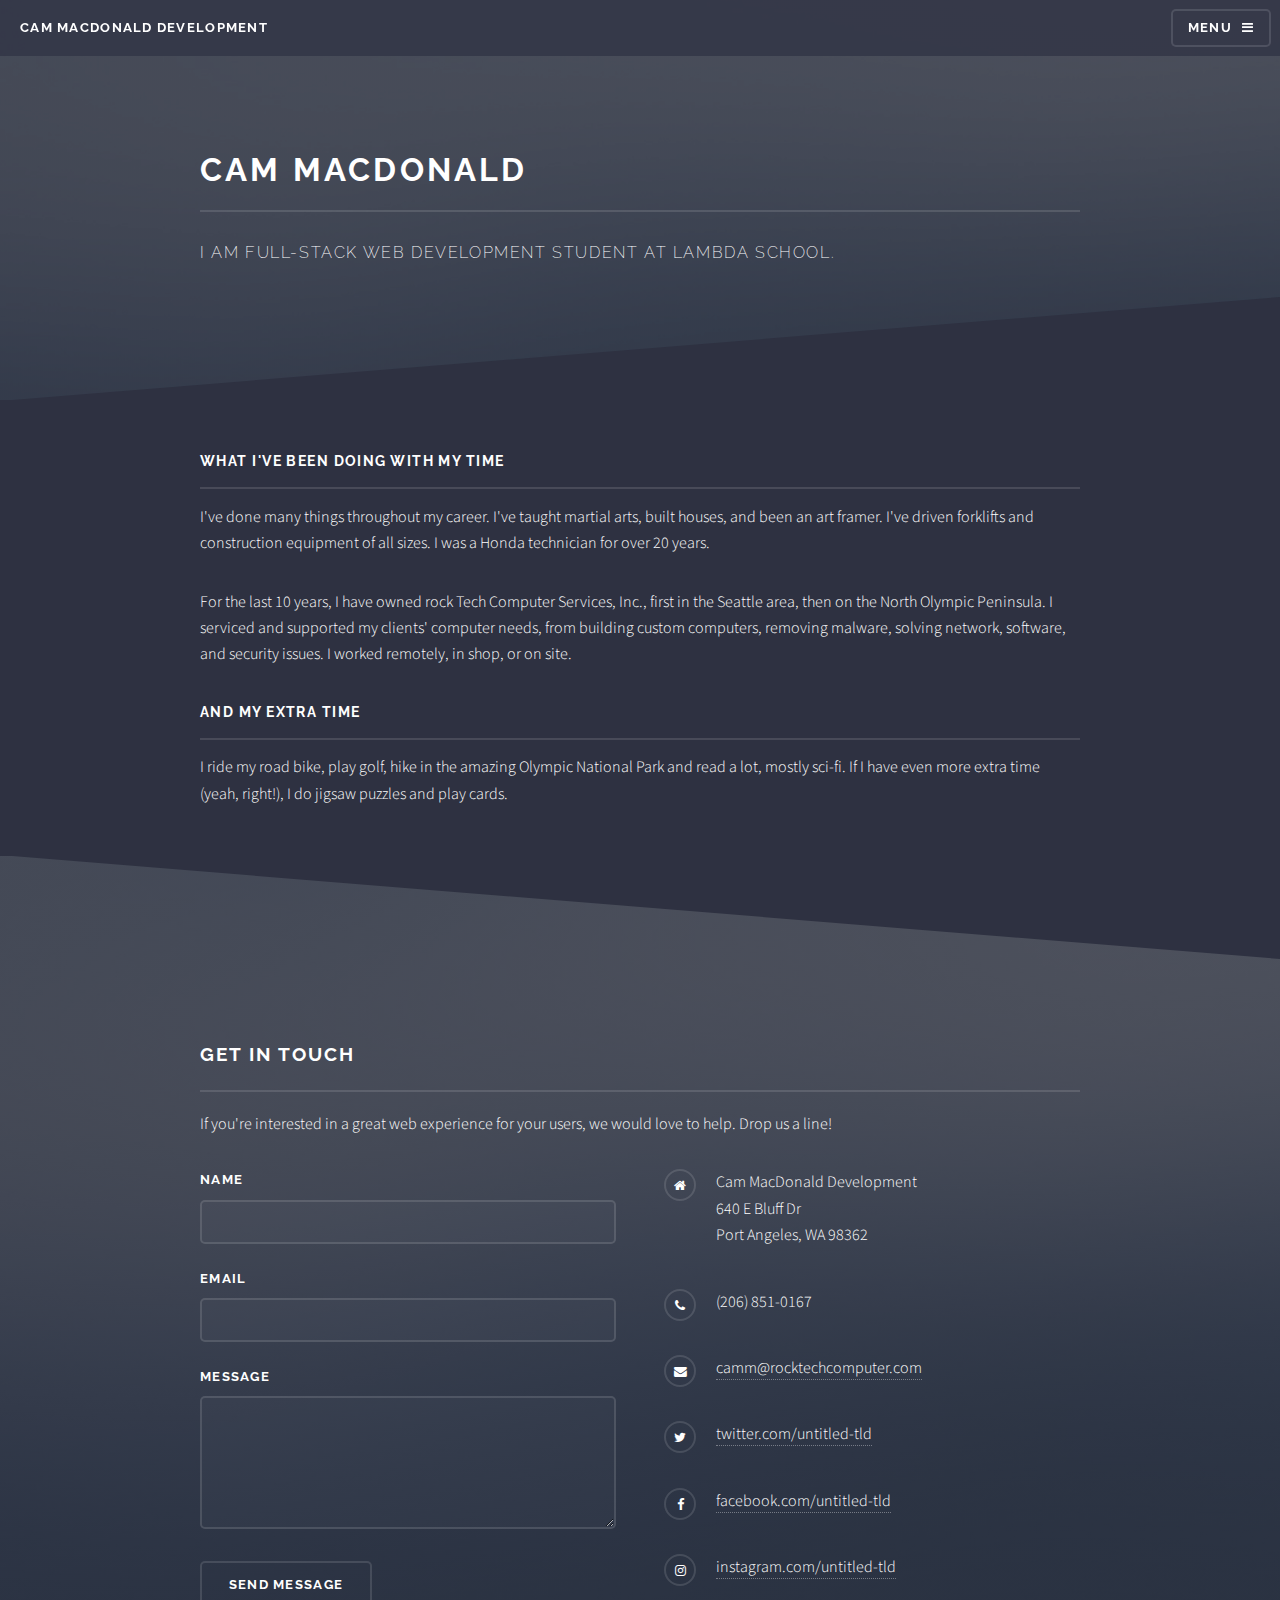
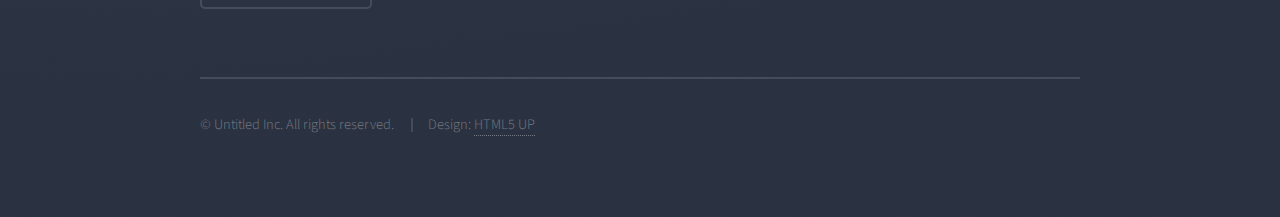
==== commit 608487e8: "chg to about page" ====
--- a/about.html
+++ b/about.html
@@ -22,7 +22,7 @@
 
 		<!-- Header -->
 		<header id="header">
-			<h1><a href="index.html">Cam MacDonald</a></h1>
+			<h1><a href="index.html">Cam MacDonald Development</a></h1>
 			<nav>
 				<a href="#menu">Menu</a>
 			</nav>
@@ -35,7 +35,7 @@
 				<ul class="links">
 					<li><a href="index.html">Home</a></li>
 					<li><a href="about.html">About</a></li>
-					<li><a href="elements.html">Elements</a></li>
+					<!-- <li><a href="elements.html">Elements</a></li> -->
 					<li><a href="#">Log In</a></li>
 					<li><a href="#">Sign Up</a></li>
 				</ul>
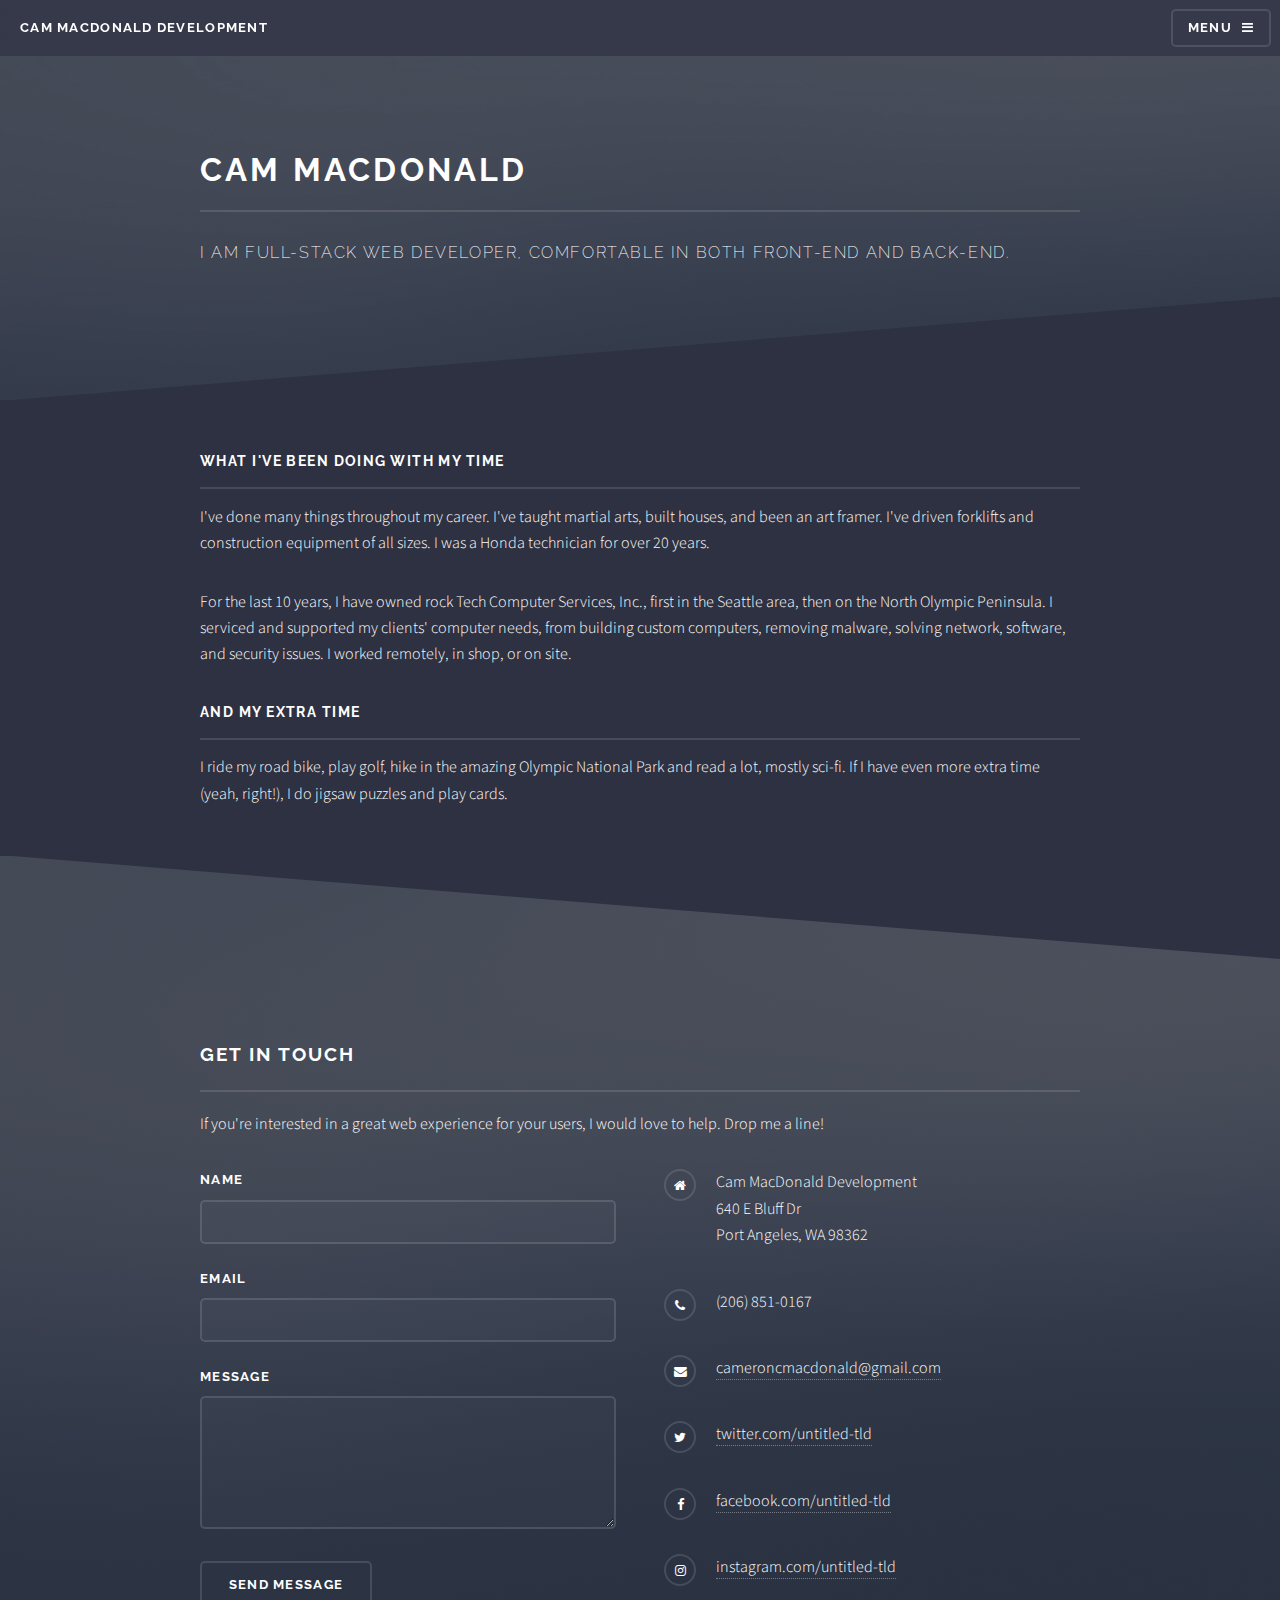
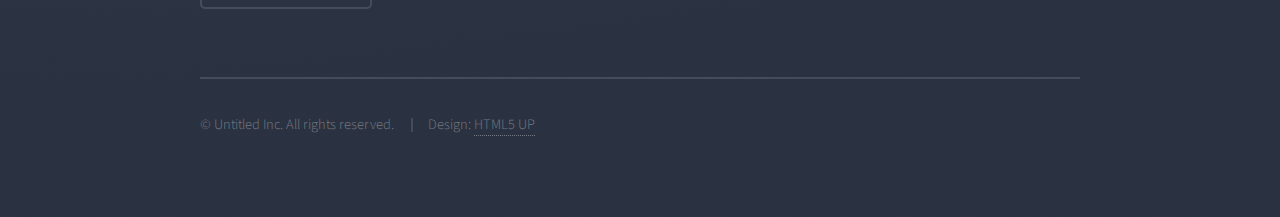
==== commit 34031dc7: "updated about and added Sauti Marketplace as project 1" ====
--- a/about.html
+++ b/about.html
@@ -48,7 +48,7 @@
 			<header>
 				<div class="inner">
 					<h2>Cam MacDonald</h2>
-					<p>I am full-stack web development student at Lambda School.</p>
+					<p>I am full-stack web developer, comfortable in both front-end and back-end.</p>
 				</div>
 			</header>
 
@@ -94,7 +94,7 @@
 		<section id="footer">
 			<div class="inner">
 				<h2 class="major">Get in touch</h2>
-				<p>If you're interested in a great web experience for your users, we would love to help. Drop us a line!</p>
+				<p>If you're interested in a great web experience for your users, I would love to help. Drop me a line!</p>
 				<form method="post" action="#">
 					<div class="fields">
 						<div class="field">
@@ -121,7 +121,7 @@
 						Port Angeles, WA 98362
 					</li>
 					<li class="fa-phone">(206) 851-0167</li>
-					<li class="fa-envelope"><a href="#">camm@rocktechcomputer.com</a></li>
+					<li class="fa-envelope"><a href="#">cameroncmacdonald@gmail.com</a></li>
 					<li class="fa-twitter"><a href="#">twitter.com/untitled-tld</a></li>
 					<li class="fa-facebook"><a href="#">facebook.com/untitled-tld</a></li>
 					<li class="fa-instagram"><a href="#">instagram.com/untitled-tld</a></li>
--- a/assets/css/main.css
+++ b/assets/css/main.css
@@ -3754,7 +3754,7 @@
 			}
 
 			.wrapper.spotlight .image {
-				border-radius: 100%;
+				/* border-radius: 100%; */
 				margin: 0 3em 2em 0;
 				width: 22em;
 				overflow: hidden;
@@ -3762,7 +3762,7 @@
 			}
 
 				.wrapper.spotlight .image img {
-					border-radius: 100%;
+					border-radius: 30%;
 					width: 100%;
 				}
 
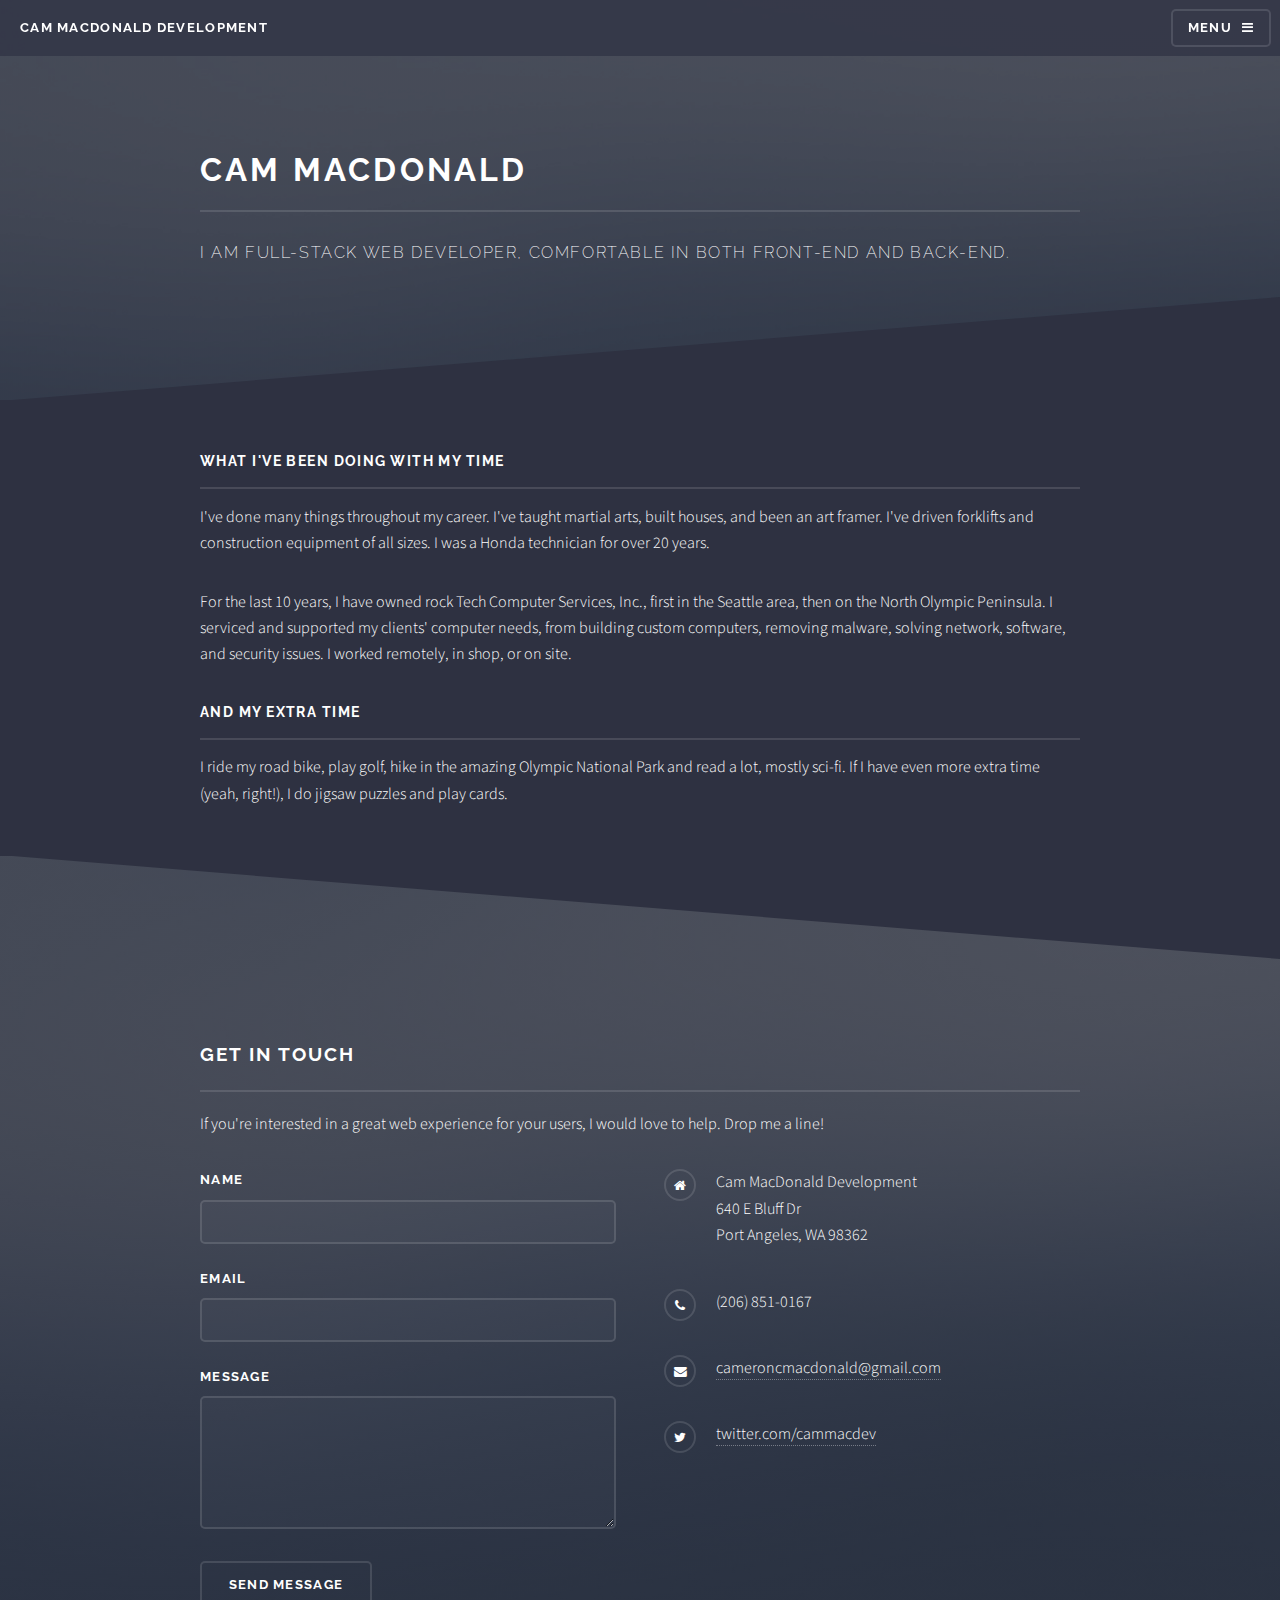
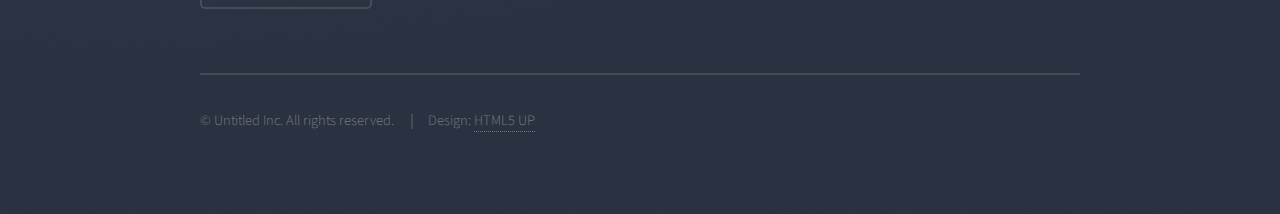
==== commit c2abd88c: "mod contact section" ====
--- a/about.html
+++ b/about.html
@@ -122,9 +122,9 @@
 					</li>
 					<li class="fa-phone">(206) 851-0167</li>
 					<li class="fa-envelope"><a href="#">cameroncmacdonald@gmail.com</a></li>
-					<li class="fa-twitter"><a href="#">twitter.com/untitled-tld</a></li>
-					<li class="fa-facebook"><a href="#">facebook.com/untitled-tld</a></li>
-					<li class="fa-instagram"><a href="#">instagram.com/untitled-tld</a></li>
+					<li class="fa-twitter"><a href="#">twitter.com/cammacdev</a></li>
+					<!-- <li class="fa-facebook"><a href="#">facebook.com/untitled-tld</a></li>
+					<li class="fa-instagram"><a href="#">instagram.com/untitled-tld</a></li> -->
 				</ul>
 				<ul class="copyright">
 					<li>&copy; Untitled Inc. All rights reserved.</li>
--- a/assets/css/main.css
+++ b/assets/css/main.css
@@ -3395,7 +3395,8 @@
 			border-bottom: solid 2px rgba(255, 255, 255, 0.125);
 			font-size: 2.25em;
 			margin-bottom: 0.8em;
-			padding-bottom: 0.4em;
+            padding-bottom: 0.4em;
+            text-transform: none;
 		}
 
 		#banner p {
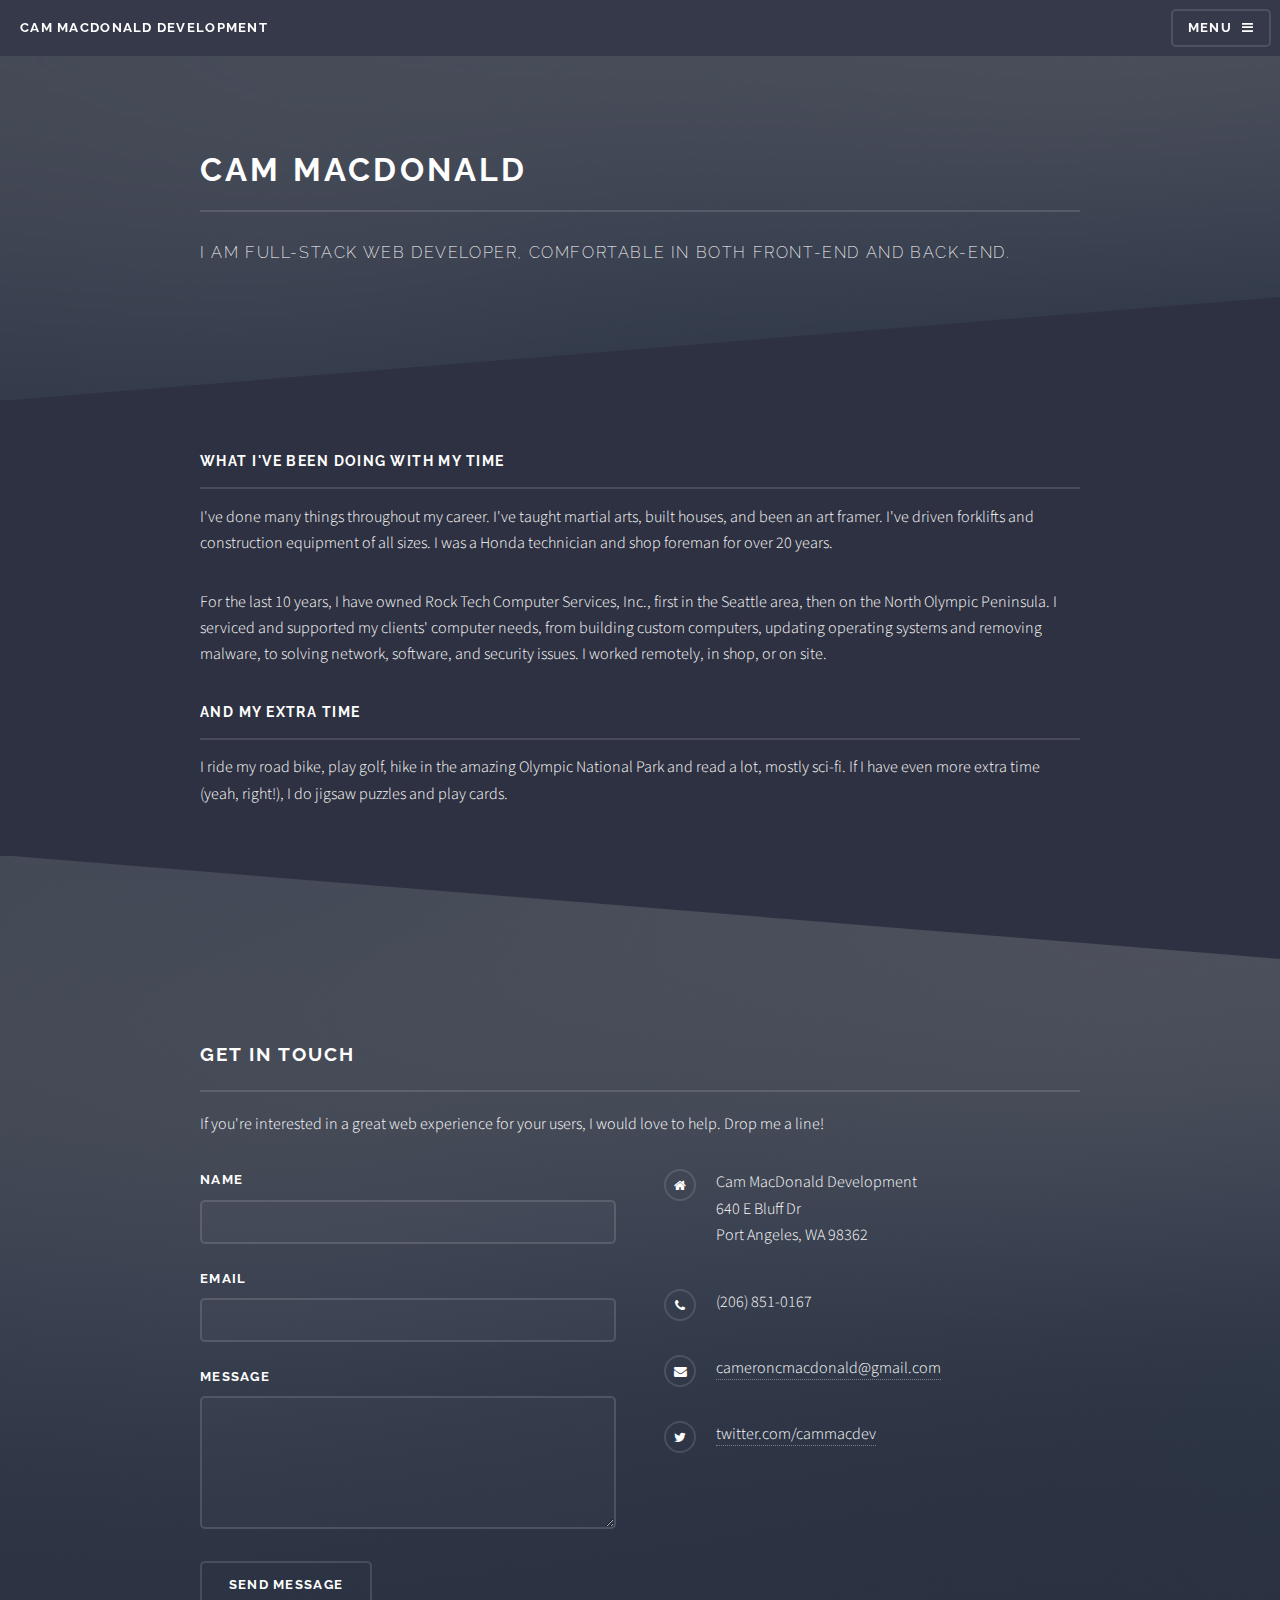
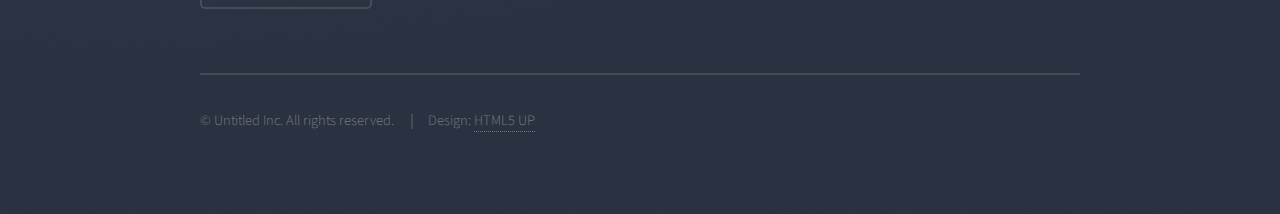
==== commit d5ee0c46: "mod my time section" ====
--- a/about.html
+++ b/about.html
@@ -58,12 +58,12 @@
 
 					<h3 class="major">What I've been doing with my time</h3>
 					<p>I've done many things throughout my career. I've taught martial arts, built houses, and been an art framer.
-						I've driven forklifts and construction equipment of all sizes. I was a Honda technician for over 20 years.
+						I've driven forklifts and construction equipment of all sizes. I was a Honda technician and shop foreman for over 20 years.
 					</p>
 
-					<p>For the last 10 years, I have owned rock Tech Computer Services, Inc., first in the Seattle area, then on
+					<p>For the last 10 years, I have owned Rock Tech Computer Services, Inc., first in the Seattle area, then on
 						the North Olympic Peninsula. I serviced and supported my clients' computer needs, from building custom
-						computers, removing malware, solving network, software, and security issues. I worked remotely, in shop, or
+						computers, updating operating systems and removing malware, to solving network, software, and security issues. I worked remotely, in shop, or
 						on site.</p>
 
 					<h3 class="major">and my extra time</h3>
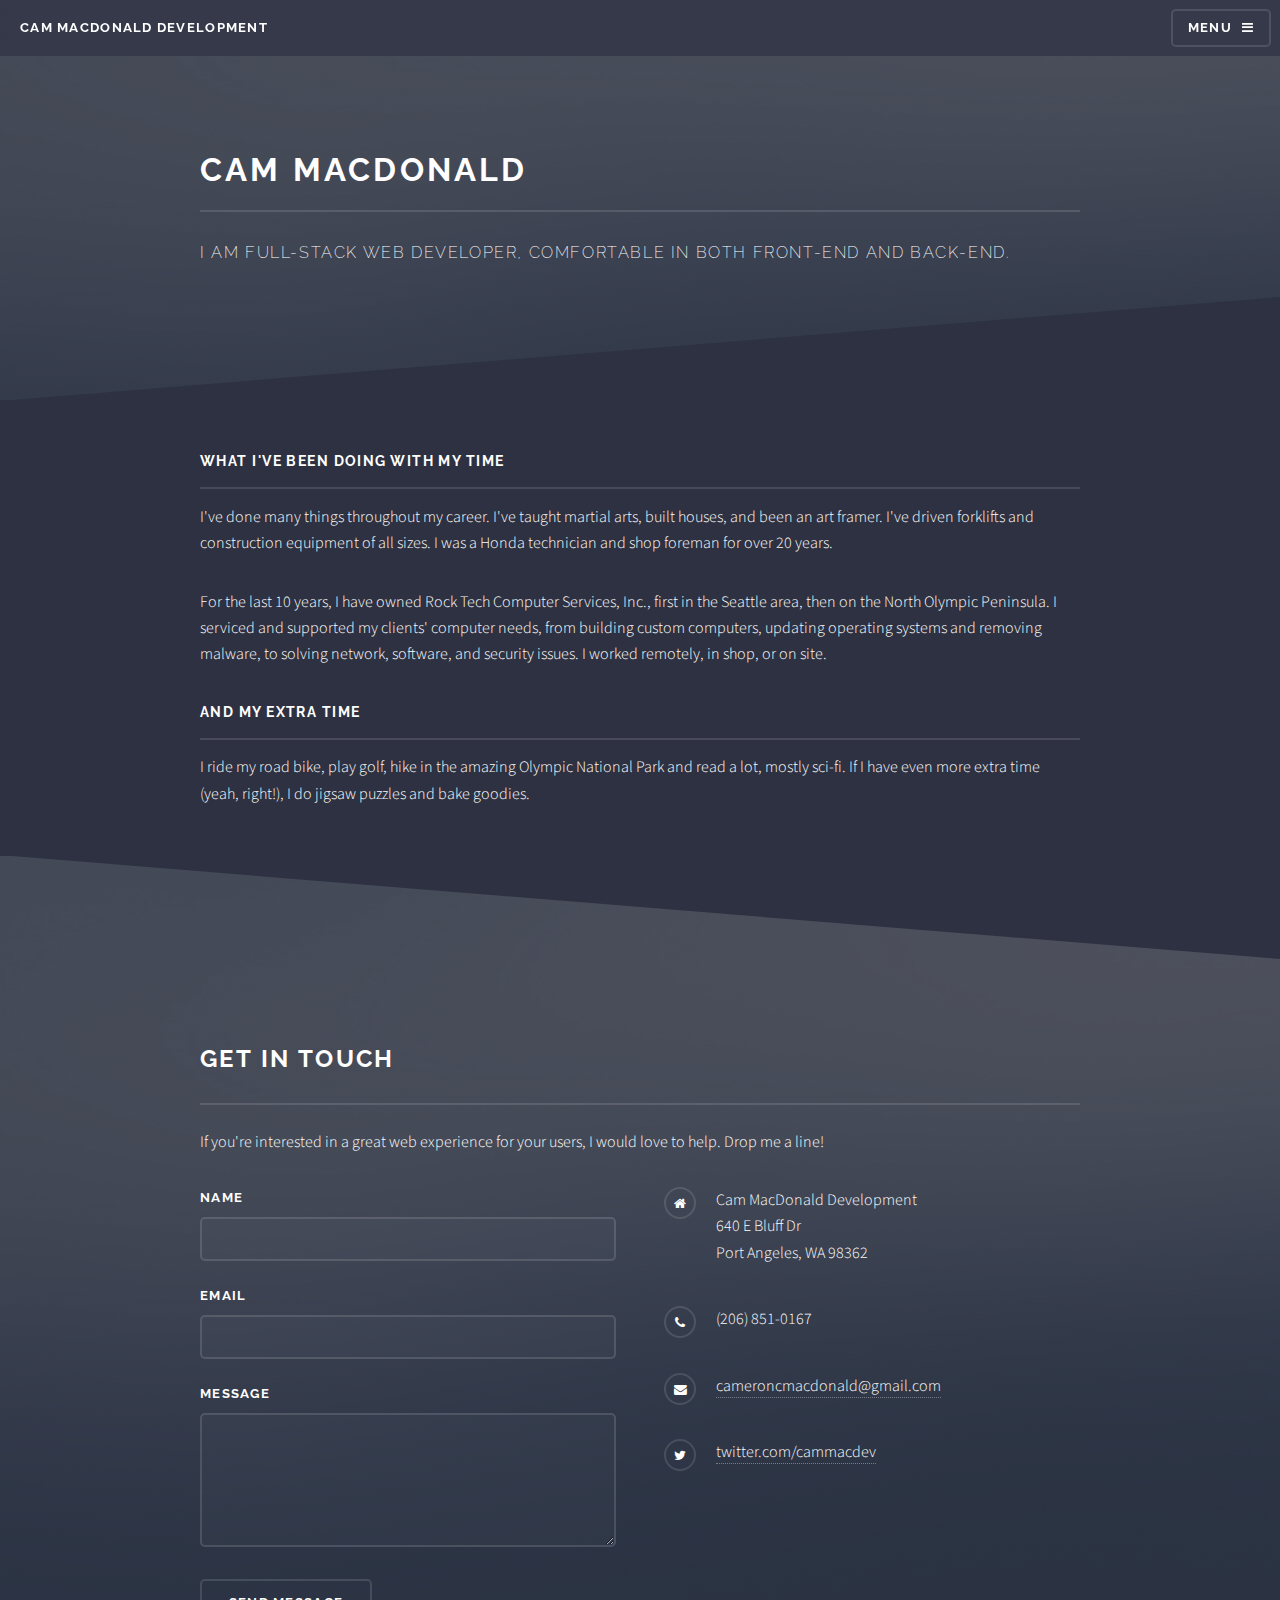
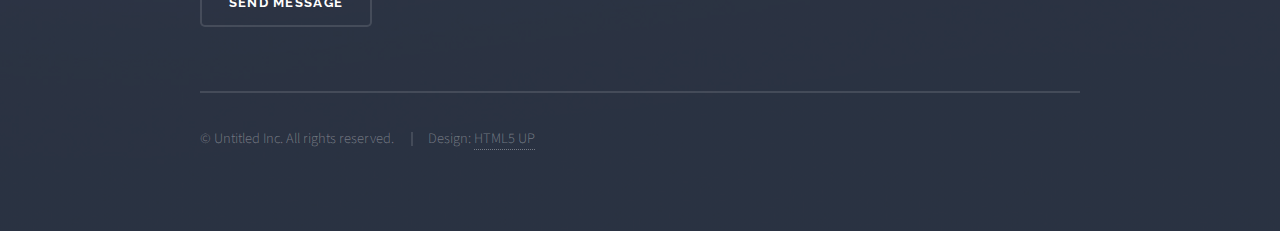
==== commit 636756e1: "tweak to about page" ====
--- a/about.html
+++ b/about.html
@@ -68,7 +68,7 @@
 
 					<h3 class="major">and my extra time</h3>
 					<p>I ride my road bike, play golf, hike in the amazing Olympic National Park and read a lot, mostly sci-fi. If
-						I have even more extra time (yeah, right!), I do jigsaw puzzles and play cards.</p>
+						I have even more extra time (yeah, right!), I do jigsaw puzzles and bake goodies.</p>
 
 					<!-- <section class="features">
 						<article>
--- a/assets/css/main.css
+++ b/assets/css/main.css
@@ -268,7 +268,7 @@
 		}
 
 	h2 {
-		font-size: 1.2em;
+		font-size: 1.5em;
 	}
 
 	h3 {
